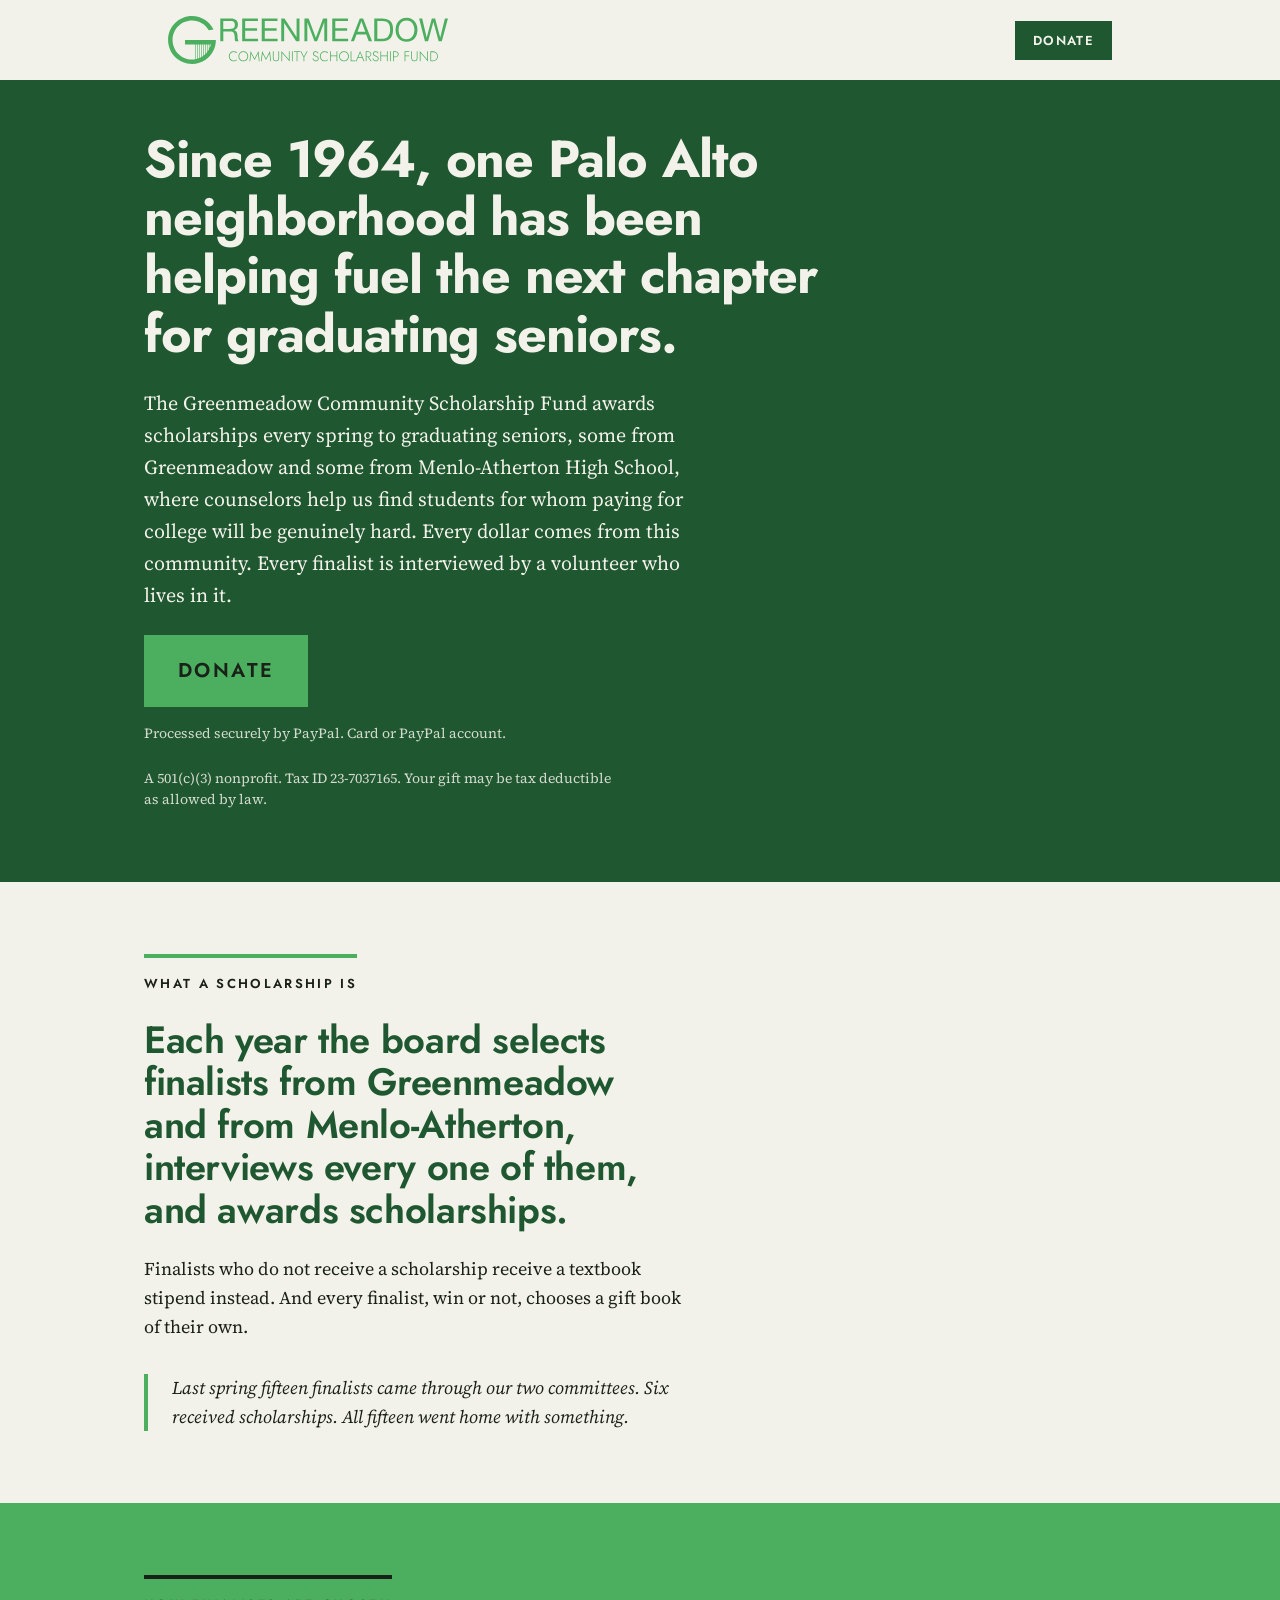
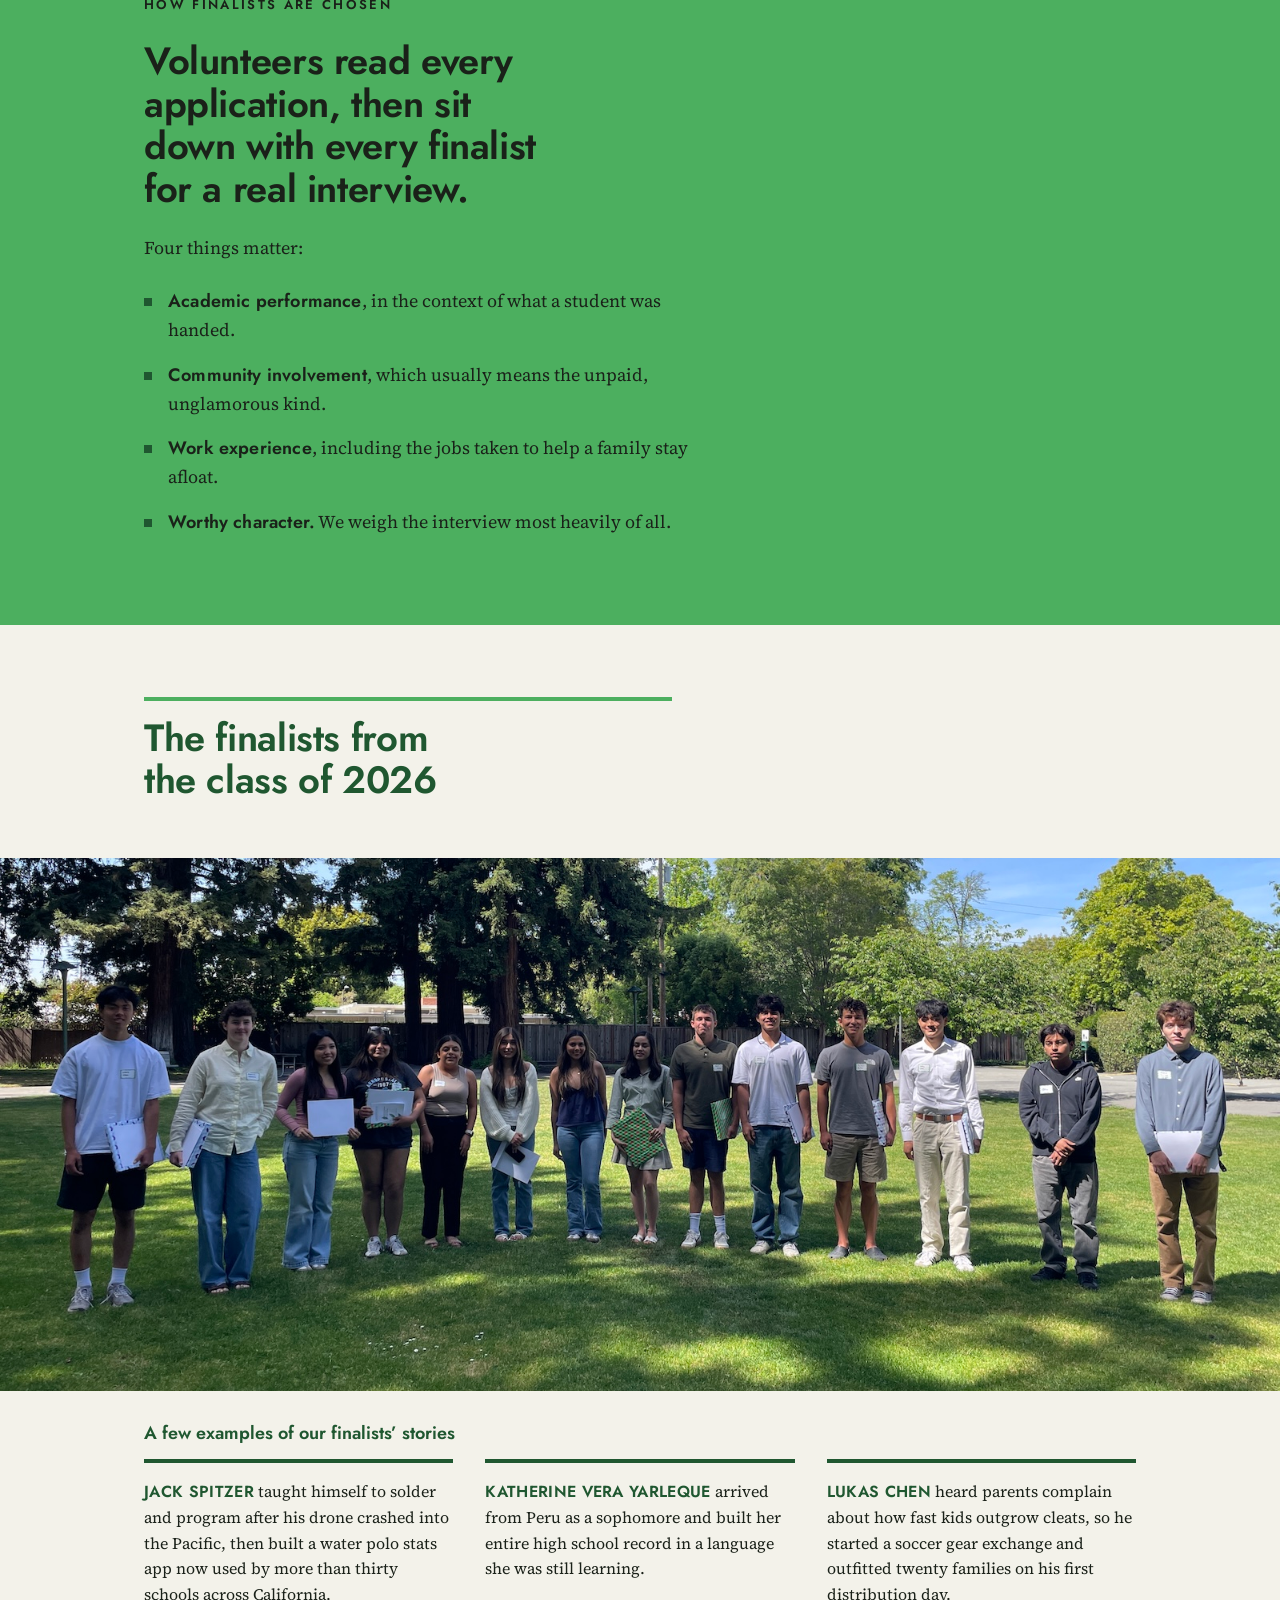
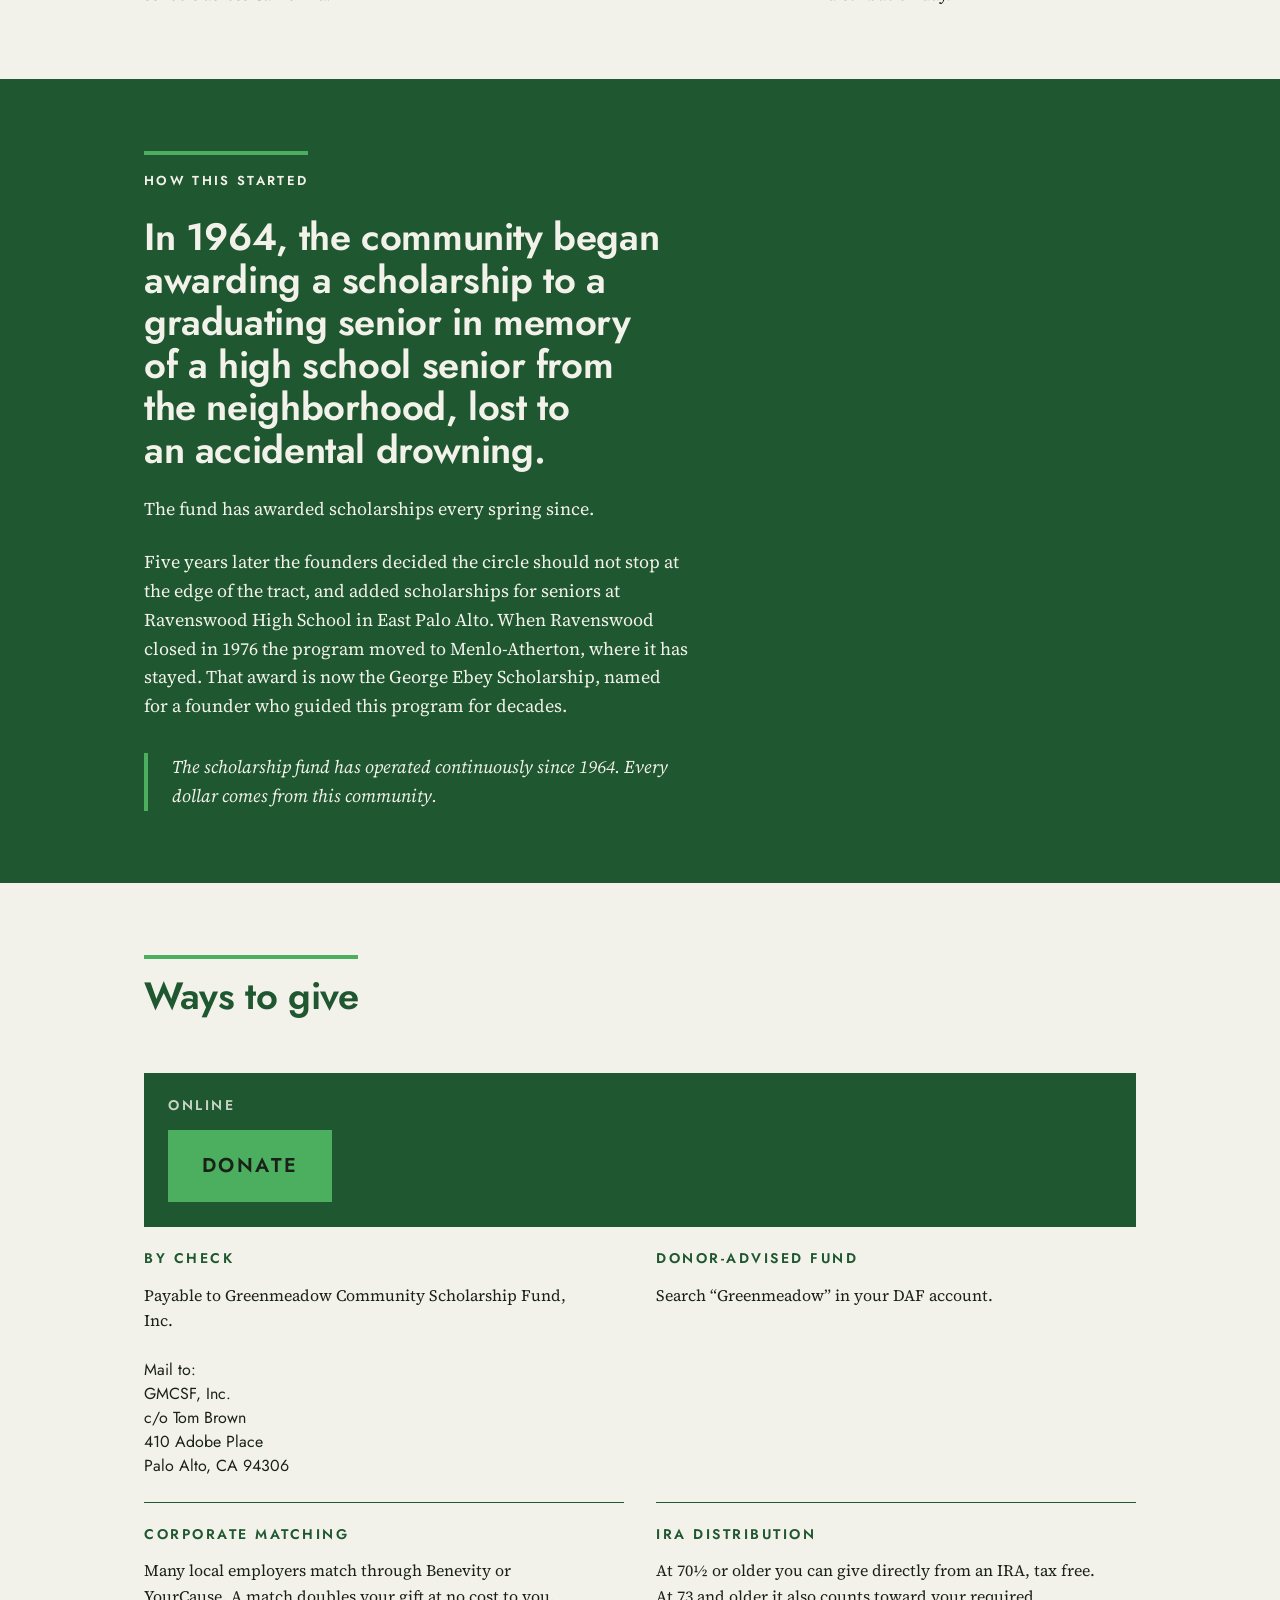
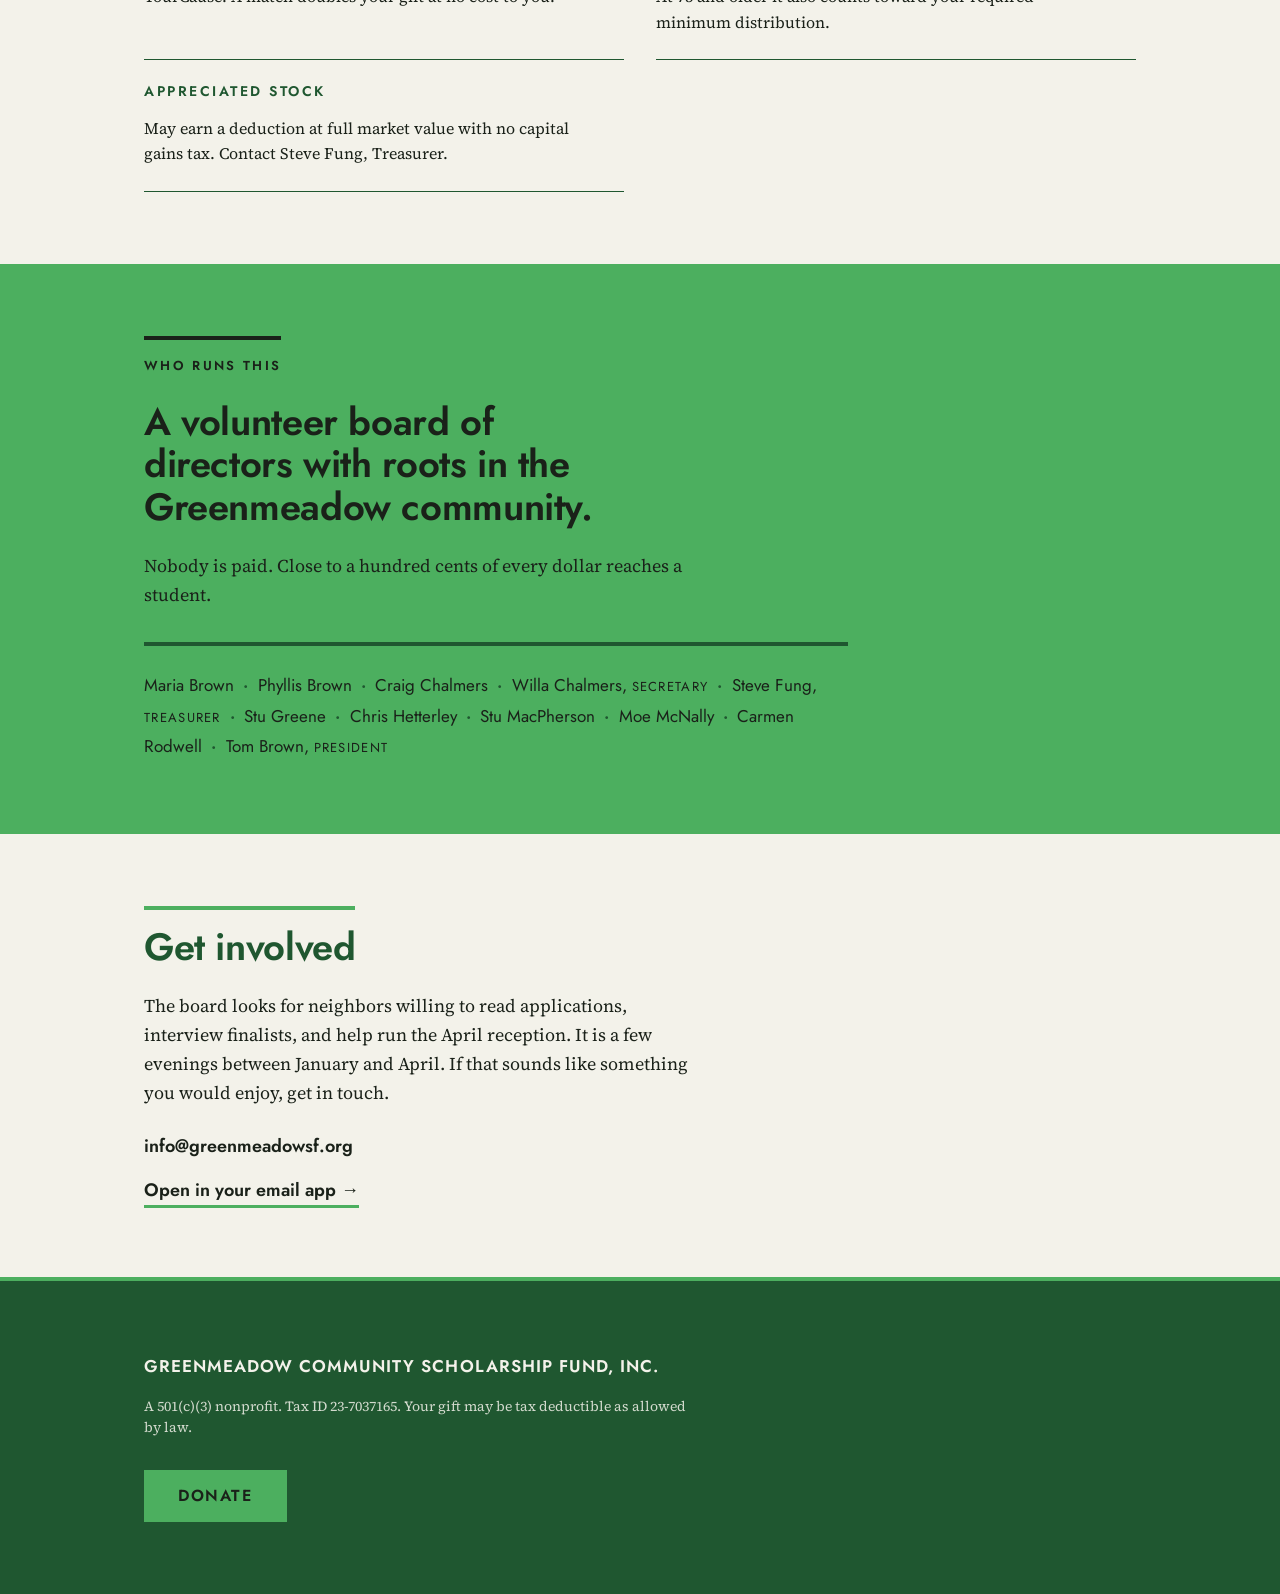
==== index.html @ 94b445df "Name the fund in the line under the history headline Co-Authored-By: Claude Opus 5 <noreply@anthropi" ====
<!DOCTYPE html>
<html lang="en">
<head>
<meta charset="utf-8">
<meta name="viewport" content="width=device-width, initial-scale=1">
<title>Greenmeadow Community Scholarship Fund</title>
<meta name="description" content="Since 1964, one Palo Alto neighborhood has been helping fuel the next chapter for graduating seniors. Scholarships awarded every spring, funded and judged by the neighbors who live here.">
<meta name="theme-color" content="#F3F2EA">
<meta property="og:type" content="website">
<meta property="og:title" content="Greenmeadow Community Scholarship Fund">
<meta property="og:description" content="Since 1964, one Palo Alto neighborhood has been helping fuel the next chapter for graduating seniors.">
<meta property="og:url" content="https://greenmeadowsf.org/">
<meta property="og:site_name" content="Greenmeadow Community Scholarship Fund">
<link rel="icon" href="data:image/svg+xml,%3Csvg xmlns='http://www.w3.org/2000/svg' viewBox='0 0 32 32'%3E%3Crect width='32' height='32' fill='%231F5730'/%3E%3Crect x='6' y='6' width='20' height='20' fill='%234CAF5F'/%3E%3C/svg%3E">
<link rel="preconnect" href="https://fonts.googleapis.com">
<link rel="preconnect" href="https://fonts.gstatic.com" crossorigin>
<link rel="stylesheet" href="https://fonts.googleapis.com/css2?family=Jost:wght@400;500;600;700&amp;family=Source+Serif+4:ital,opsz,wght@0,8..60,400;0,8..60,600;1,8..60,400&amp;display=swap">
<link rel="stylesheet" href="styles.css">
</head>
<body>

<a class="skip" href="#main">Skip to content</a>

<header class="masthead">
  <div class="masthead__inner">
    <!-- logo-wordmark.svg: real vector, twelve paths, no embedded raster and
         no live text, viewBox 957.7 x 163.8 (5.85:1). Height drives its size
         and the width follows. The green is baked into the paths, so it will
         not invert for a dark band — that needs a second file. -->
    <a class="wordmark" href="/">
      <img class="wordmark__logo" src="logo-wordmark.svg"
           alt="Greenmeadow Community Scholarship Fund">
    </a>
    <a class="btn btn--small" href="/give">Donate</a>
  </div>
</header>

<main id="main">

  <!-- Hero -->
  <section class="band band--forest hero">
    <div class="wrap">
      <h1 class="hero__head">Since 1964, one Palo&nbsp;Alto neighborhood has been helping fuel the next chapter for graduating seniors.</h1>
      <p class="hero__lede">The Greenmeadow Community Scholarship Fund awards scholarships every spring to graduating seniors, some from Greenmeadow and some from Menlo-Atherton High School, where counselors help us find students for whom paying for college will be genuinely hard. Every dollar comes from this community. Every finalist is interviewed by a volunteer who lives in it.</p>
      <p class="hero__cta"><a class="btn btn--large" href="/give">Donate</a></p>
      <p class="fineprint hero__note">Processed securely by PayPal. Card or PayPal account.</p>
      <p class="fineprint">A 501(c)(3) nonprofit. Tax ID 23-7037165. Your gift may be tax deductible as allowed by law.</p>
    </div>
  </section>

  <!-- What a scholarship is -->
  <section class="band band--paper" aria-labelledby="what">
    <div class="wrap">
      <p class="eyebrow">What a scholarship is</p>
      <h2 id="what" class="section__head">Each year the board selects finalists from Greenmeadow and from Menlo-Atherton, interviews every one of them, and awards scholarships.</h2>
      <p>Finalists who do not receive a scholarship receive a textbook stipend instead. And every finalist, win or not, chooses a gift book of their own.</p>
      <p class="pull">Last spring fifteen finalists came through our two committees. Six received scholarships. All fifteen went home with something.</p>
    </div>
  </section>

  <!-- How finalists are chosen -->
  <section class="band band--green" aria-labelledby="chosen">
    <div class="wrap">
      <p class="eyebrow">How finalists are chosen</p>
      <h2 id="chosen" class="section__head">Volunteers read every application, then sit down with every finalist for a real interview.</h2>
      <p>Four things matter:</p>
      <ul class="criteria">
        <li><strong>Academic performance</strong>, in the context of what a student was handed.</li>
        <li><strong>Community involvement</strong>, which usually means the unpaid, unglamorous kind.</li>
        <li><strong>Work experience</strong>, including the jobs taken to help a family stay afloat.</li>
        <li><strong>Worthy character.</strong> We weigh the interview most heavily of all.</li>
      </ul>
    </div>
  </section>

  <!-- The finalists from the class of 2026 -->
  <section class="band band--paper" aria-labelledby="finalists">
    <div class="wrap">
      <h2 id="finalists" class="section__head section__head--title">The finalists from the class of 2026</h2>
    </div>

    <!-- Full bleed, so it sits outside .wrap and reaches both edges of the
         screen. The file is 1600 x 1200; the CSS crops it to a band so it does
         not swallow the page, and holds its own height so nothing jumps while
         it loads. A wider original would stay sharper on large displays. -->
    <figure class="photo">
      <img src="finalists-2026.jpeg" width="1600" height="1200"
           alt="The 2026 finalists standing together on the lawn at Greenmeadow Park, holding the books and certificates they received.">
    </figure>

    <div class="wrap">
      <h3 class="finalists__intro">A few examples of our finalists&rsquo; stories</h3>

      <div class="finalists">
        <p class="finalist"><strong>Jack Spitzer</strong> taught himself to solder and program after his drone crashed into the Pacific, then built a water polo stats app now used by more than thirty schools across California.</p>

        <p class="finalist"><strong>Katherine Vera Yarleque</strong> arrived from Peru as a sophomore and built her entire high school record in a language she was still learning.</p>

        <p class="finalist"><strong>Lukas Chen</strong> heard parents complain about how fast kids outgrow cleats, so he started a soccer gear exchange and outfitted twenty families on his first distribution day.</p>
      </div>

      <!-- The finalists page is built and deployed, but this link is hidden
           until the students have given permission to publish their profiles.
           To turn it on, delete the .finalists-more rule in styles.css. That
           is the only change needed — this markup is final. -->
      <p class="finalists-more">
        <a class="link-arrow" href="/finalists-2026">Read the full stories of our 2026 finalists</a>
      </p>

    </div>
  </section>

  <!-- How this started -->
  <section class="band band--forest" aria-labelledby="history">
    <div class="wrap">
      <p class="eyebrow">How this started</p>
      <h2 id="history" class="section__head">In 1964, the community began awarding a scholarship to a graduating senior in memory of a high school senior from the neighborhood, lost to an accidental drowning.</h2>
      <p>The fund has awarded scholarships every spring since.</p>
      <p>Five years later the founders decided the circle should not stop at the edge of the tract, and added scholarships for seniors at Ravenswood High School in East Palo Alto. When Ravenswood closed in 1976 the program moved to Menlo-Atherton, where it has stayed. That award is now the George Ebey Scholarship, named for a founder who guided this program for decades.</p>
      <p class="pull">The scholarship fund has operated continuously since 1964. Every dollar comes from this community.</p>
    </div>
  </section>

  <!-- Ways to give -->
  <section class="band band--paper" aria-labelledby="give">
    <div class="wrap">
      <h2 id="give" class="section__head section__head--title">Ways to give</h2>

      <div class="give">
        <div class="give__item give__item--online">
          <h3 class="give__term">Online</h3>
          <p class="give__cta"><a class="btn btn--large" href="/give">Donate</a></p>
        </div>

        <div class="give__item">
          <h3 class="give__term">By check</h3>
          <p>Payable to Greenmeadow Community Scholarship Fund, Inc.</p>
          <p class="address">Mail to:<br>
            GMCSF, Inc.<br>
            c/o Tom Brown<br>
            410 Adobe Place<br>
            Palo Alto, CA 94306</p>
        </div>

        <div class="give__item">
          <h3 class="give__term">Donor-advised fund</h3>
          <p>Search &ldquo;Greenmeadow&rdquo; in your DAF account.</p>
        </div>

        <div class="give__item">
          <h3 class="give__term">Corporate matching</h3>
          <p>Many local employers match through Benevity or YourCause. A match doubles your gift at no cost to you.</p>
        </div>

        <div class="give__item">
          <h3 class="give__term">IRA distribution</h3>
          <p>At 70&frac12; or older you can give directly from an IRA, tax free. At 73 and older it also counts toward your required minimum distribution.</p>
        </div>

        <div class="give__item">
          <h3 class="give__term">Appreciated stock</h3>
          <p>May earn a deduction at full market value with no capital gains tax. Contact Steve Fung, Treasurer.</p>
        </div>
      </div>
    </div>
  </section>

  <!-- Who runs this -->
  <section class="band band--green" aria-labelledby="board">
    <div class="wrap">
      <p class="eyebrow">Who runs this</p>
      <h2 id="board" class="section__head">A volunteer board of directors with roots in the Greenmeadow community.</h2>
      <p>Nobody is paid. Close to a hundred cents of every dollar reaches a student.</p>
      <ul class="board">
        <li>Maria Brown</li>
        <li>Phyllis Brown</li>
        <li>Craig Chalmers</li>
        <li>Willa Chalmers, <span class="board__role">Secretary</span></li>
        <li>Steve Fung, <span class="board__role">Treasurer</span></li>
        <li>Stu Greene</li>
        <li>Chris Hetterley</li>
        <li>Stu MacPherson</li>
        <li>Moe McNally</li>
        <li>Carmen Rodwell</li>
        <li>Tom Brown, <span class="board__role">President</span></li>
      </ul>
    </div>
  </section>

  <!-- Get involved -->
  <section class="band band--paper" aria-labelledby="involved">
    <div class="wrap">
      <h2 id="involved" class="section__head section__head--title">Get involved</h2>
      <p>The board looks for neighbors willing to read applications, interview finalists, and help run the April reception. It is a few evenings between January and April. If that sounds like something you would enjoy, get in touch.</p>
      <!-- info@greenmeadowsf.org is not live yet. Set up the forwarder before
           launch (see Open items in the handoff) or swap in a working address.
           The address appears twice on purpose: as plain text anyone can read
           off the screen or copy, and as a mailto link for whoever has a mail
           client wired up. Keep both in step if it ever changes. -->
      <p class="contact"><span class="contact__address">info@greenmeadowsf.org</span></p>
      <p><a class="link-arrow" href="mailto:info@greenmeadowsf.org">Open in your email app</a></p>
    </div>
  </section>

</main>

<footer class="band band--forest footer">
  <div class="wrap">
    <p class="footer__name">Greenmeadow Community Scholarship Fund, Inc.</p>
    <p class="fineprint">A 501(c)(3) nonprofit. Tax ID 23-7037165. Your gift may be tax deductible as allowed by law.</p>
    <p class="footer__cta"><a class="btn" href="/give">Donate</a></p>
  </div>
</footer>

</body>
</html>
---- styles.css ----
/* ==========================================================================
   Greenmeadow Community Scholarship Fund — greenmeadowsf.org
   Plain CSS. No build step, no dependencies. Edit this file directly.

   Design direction: mid-century modern, matching the printed mailer.
   Flat color bands, hard edges, geometric display type, generous space.
   No rounded corners, no drop shadows, no gradients.

   The file is organized top to bottom:
     1. Tokens        2. Reset and base      3. Type
     4. Layout bands  5. Buttons and links   6. Masthead
     7. Hero          8. Section pieces      9. Footer
   ========================================================================== */


/* 1. Tokens ---------------------------------------------------------------
   Brand colors sampled from the logo. Change them here, nowhere else.       */

:root {
  --green:  #4CAF5F;   /* brand, primary */
  --forest: #1F5730;   /* dark bands, headings */
  --ink:    #1A2119;   /* body text */
  --paper:  #F3F2EA;   /* background */

  /* Type stacks. Jost and Source Serif 4 load from Google Fonts in the
     <head>; everything after the first name is the fallback if they don't. */
  --display: "Jost", "Futura", "Century Gothic", "Trebuchet MS", sans-serif;
  --body: "Source Serif 4", "Source Serif Pro", Georgia, "Times New Roman", serif;

  /* Spacing. One scale, used everywhere. */
  --space-1: 0.5rem;
  --space-2: 1rem;
  --space-3: 1.5rem;
  --space-4: 2rem;
  --space-5: 3rem;
  --space-6: 4.5rem;

  --rule: 4px;              /* thickness of the heavy rules */
  --measure: 34rem;         /* comfortable reading width for body text */
}


/* 2. Reset and base ------------------------------------------------------- */

*,
*::before,
*::after {
  box-sizing: border-box;
  border-radius: 0;         /* mid-century: nothing is rounded, ever */
}

html {
  -webkit-text-size-adjust: 100%;
  scroll-behavior: smooth;
}

body {
  margin: 0;
  background: var(--paper);
  color: var(--ink);
  font-family: var(--body);
  font-size: 1.0625rem;     /* 17px — reads well on a phone held at arm's length */
  line-height: 1.6;
  -webkit-font-smoothing: antialiased;
}

img {
  display: block;
  max-width: 100%;
  height: auto;
}

/* Keyboard users need to see where they are. */
:focus-visible {
  outline: 3px solid currentColor;
  outline-offset: 3px;
}

.skip {
  position: absolute;
  left: -9999px;
}

.skip:focus {
  left: var(--space-2);
  top: var(--space-2);
  z-index: 10;
  padding: var(--space-1) var(--space-2);
  background: var(--paper);
  color: var(--ink);
  font-family: var(--display);
  font-weight: 600;
}


/* 3. Type ----------------------------------------------------------------- */

h1, h2, h3 {
  font-family: var(--display);
  font-weight: 600;
  line-height: 1.12;
  letter-spacing: -0.01em;
  margin: 0 0 var(--space-3);
  text-wrap: balance;
}

p {
  margin: 0 0 var(--space-3);
  max-width: var(--measure);
}

p:last-child {
  margin-bottom: 0;
}

strong {
  font-weight: 600;
}

/* Small uppercase label that sits above a section heading. */
.eyebrow {
  font-family: var(--display);
  font-size: 0.8125rem;
  font-weight: 600;
  letter-spacing: 0.18em;
  text-transform: uppercase;
  margin: 0 0 var(--space-3);
  padding-top: var(--space-2);
  border-top: var(--rule) solid currentColor;
  display: inline-block;
}

.section__head {
  font-size: clamp(1.5rem, 5.5vw, 2.125rem);
  max-width: 22ch;
}

/* Section headings that are a plain title rather than a promoted sentence
   get the heavy rule the eyebrow would otherwise have carried. */
.section__head--title {
  padding-top: var(--space-2);
  border-top: var(--rule) solid currentColor;
  display: inline-block;
}

/* A short line set apart from the paragraphs around it. */
.pull {
  font-size: 1.125rem;
  font-style: italic;
  margin-top: var(--space-4);
  padding-left: var(--space-3);
  border-left: var(--rule) solid var(--green);
}

.band--green .pull {
  border-left-color: var(--forest);
}

.fineprint {
  font-size: 0.875rem;
  line-height: 1.5;
  opacity: 0.85;
}


/* 4. Layout bands ---------------------------------------------------------
   The page is a stack of flat color bands. Each <section> is one band.      */

.band {
  padding: var(--space-5) var(--space-3);
}

.wrap {
  max-width: 62rem;
  margin: 0 auto;
}

.band--paper {
  background: var(--paper);
  color: var(--ink);
}

.band--forest {
  background: var(--forest);
  color: var(--paper);
}

.band--green {
  background: var(--green);
  color: var(--ink);
}

.band--forest .eyebrow,
.band--forest .section__head--title {
  border-top-color: var(--green);
}

.band--paper .eyebrow,
.band--paper .section__head--title {
  border-top-color: var(--green);
}

.band--paper .section__head {
  color: var(--forest);
}


/* 5. Buttons and links ---------------------------------------------------- */

.btn {
  display: inline-block;
  background: var(--green);
  color: var(--ink);
  font-family: var(--display);
  font-size: 1rem;
  font-weight: 600;
  letter-spacing: 0.1em;
  line-height: 1;
  text-transform: uppercase;
  text-decoration: none;
  padding: var(--space-2) var(--space-4);
  border: 2px solid var(--green);
}

/* The mailer's whole job is to get a thumb onto this button. */
.btn--large {
  display: block;
  width: 100%;
  text-align: center;
  font-size: 1.25rem;
  letter-spacing: 0.12em;
  padding: var(--space-3) var(--space-4);
}

.btn--small {
  font-size: 0.8125rem;
  padding: 0.6875rem var(--space-2);
}

/* Where the button sits on green or on paper, the green fill has too little
   contrast with the band behind it to read as a button at all, so it goes
   forest instead. These come before :hover so that hovering still wins. */
.band--green .btn,
.masthead .btn {
  background: var(--forest);
  border-color: var(--forest);
  color: var(--paper);
}

.btn:hover,
.btn:focus-visible {
  background: var(--ink);
  border-color: var(--ink);
  color: var(--paper);
}

/* The focus ring is drawn outside the button, on the band, so it has to
   contrast with the band and not with the button. Everywhere else the
   button's own text color happens to do that; on the paper masthead it
   would be paper on paper. */
.masthead .btn:focus-visible {
  outline-color: var(--ink);
}

a {
  color: inherit;
}

.link-arrow {
  font-family: var(--display);
  font-weight: 600;
  font-size: 1.125rem;
  text-decoration: none;
  border-bottom: 3px solid var(--green);
  padding-bottom: 2px;
}

.link-arrow::after {
  content: " \2192";       /* → */
}

.link-arrow:hover {
  border-bottom-color: currentColor;
}


/* 6. Masthead ------------------------------------------------------------- */

/* Paper, so a green wordmark has something to read against. The rule at the
   bottom is what separates it from the paper bands that scroll underneath —
   a hard edge, no shadow. */
.masthead {
  position: sticky;
  top: 0;
  z-index: 5;
  background: var(--paper);
  color: var(--ink);
  border-bottom: 2px solid var(--forest);
}

.masthead__inner {
  max-width: 62rem;
  margin: 0 auto;
  padding: var(--space-2) var(--space-3);
  display: flex;
  align-items: center;
  justify-content: space-between;
  gap: var(--space-2);
}

.wordmark {
  display: flex;
  align-items: center;
  min-width: 0;             /* may shrink if the logo is very wide */
  text-decoration: none;
  color: inherit;
}

/* The vector wordmark. Height is what controls its size and width follows
   from the file's own proportions, so the aspect ratio is always the
   artwork's. Raise the two heights if the logo reads small. object-fit is
   insurance: if a very wide logo ever gets squeezed by the header, it is
   letterboxed rather than stretched. */
.wordmark__logo {
  display: block;
  height: 2.5rem;          /* two lines, so the subtitle needs the room */
  width: auto;
  max-width: 100%;
  object-fit: contain;
  object-position: left center;
}

/* Squeeze the logo before the button — the button is the point of the page. */
.masthead__inner .btn {
  flex: none;
}


/* 7. Hero ----------------------------------------------------------------- */

/* Tight at the top on a phone: the copy below is long, and every pixel
   saved here is a pixel closer to having the Donate button on screen. */
.hero {
  padding-top: var(--space-4);
  padding-bottom: var(--space-5);
}

/* The headline runs long, so it is set a little smaller and over a wider
   measure than a short one would need: four lines on a desktop, five on a
   phone, and the Donate button still above the fold on a laptop. */
.hero__head {
  font-size: clamp(1.875rem, 8vw, 3.25rem);
  font-weight: 700;
  letter-spacing: -0.02em;
  max-width: 24ch;
  margin-bottom: var(--space-3);
}

.hero__lede {
  font-size: 1.0625rem;
  max-width: var(--measure);
  margin-bottom: var(--space-3);
}

.hero__cta {
  max-width: 24rem;
  margin-bottom: var(--space-2);
}

/* Reassurance line, tucked under the button and ahead of the tax ID. */
.hero__note {
  margin-bottom: var(--space-3);
}

.hero .fineprint {
  max-width: 30rem;
}


/* 8. Section pieces ------------------------------------------------------- */

/* How finalists are chosen */
.criteria {
  list-style: none;
  margin: var(--space-3) 0 0;
  padding: 0;
  max-width: var(--measure);
}

.criteria li {
  position: relative;
  padding-left: var(--space-3);
  margin-bottom: var(--space-2);
}

.criteria li::before {
  content: "";
  position: absolute;
  left: 0;
  top: 0.6em;
  width: 0.5rem;
  height: 0.5rem;
  background: var(--forest);
}

.criteria strong {
  font-family: var(--display);
  font-weight: 600;
  letter-spacing: 0.01em;
}

/* The finalists from the class of 2026 */

/* Subtitle over the three teasers. Sentence case in the display face so it
   does not compete with the uppercase names inside the teasers themselves. */
.finalists__intro {
  font-size: 1.125rem;
  font-weight: 600;
  letter-spacing: 0;
  color: var(--forest);
  margin: var(--space-4) 0 0;
}

.finalists__intro + .finalists {
  margin-top: var(--space-2);
}

/* Full bleed. The figure sits outside .wrap, so cancelling the band's side
   padding takes it to both edges of the screen. Hard edges, no frame, no
   caption — the teasers underneath do that job. The negative margins must
   stay in step with the band padding, here and in the 34em block below. */
.photo {
  margin: var(--space-4) calc(-1 * var(--space-3));
}

/* The photo is 4:3, which full bleed turns into most of a screen, and the
   students sit in a band across the middle of the frame. Cropping to a
   letterbox keeps the full bleed without the page disappearing behind it.
   75% pushes the crop window down past the sky, keeping heads and feet in.
   Delete the aspect-ratio, object-fit and object-position lines here and in
   the 48em block to show the whole frame instead. */
.photo img {
  display: block;
  width: 100%;
  height: auto;
  aspect-ratio: 3 / 2;
  object-fit: cover;
  object-position: center 75%;
}

.finalists {
  margin-top: var(--space-4);
  display: grid;
  gap: var(--space-4);
}

/* One sentence each, under a heavy rule. The name carries the display face
   so it stays scannable inside the sentence. */
.finalist {
  border-top: var(--rule) solid var(--forest);
  padding-top: var(--space-2);
  max-width: none;
  font-size: 1rem;
  margin-bottom: 0;
}

.finalist strong {
  font-family: var(--display);
  font-weight: 600;
  letter-spacing: 0.02em;
  text-transform: uppercase;
  color: var(--forest);
}

.finalists-more {
  margin-top: var(--space-4);
}

/* Ways to give */
.give {
  margin-top: var(--space-4);
  display: grid;
  gap: 0;
  border-top: 1px solid var(--forest);
}

.give__item {
  border-bottom: 1px solid var(--forest);
  padding: var(--space-3) 0;
}

.give__term {
  font-size: 0.875rem;
  font-weight: 600;
  letter-spacing: 0.18em;
  text-transform: uppercase;
  color: var(--forest);
  margin-bottom: var(--space-2);
}

.give__item p {
  max-width: 28rem;
  font-size: 1rem;
}

.give__item--online {
  background: var(--forest);
  color: var(--paper);
  padding: var(--space-3);
}

.give__item--online .give__term {
  color: var(--paper);
  opacity: 0.8;
}

/* Forest on green clears 3:1 — enough for rules and squares, not for text.
   The role reads as a label through its case and size instead. */
.band--green .board__role {
  color: var(--ink);
}

.give__cta {
  max-width: 24rem;
  margin: 0;
}

.address {
  font-family: var(--display);
  font-size: 1rem;
  line-height: 1.5;
}

/* Get involved. mailto often does nothing on a phone, so the address is
   plain text first and a link second. user-select: all makes one tap or
   click take the whole address, ready to paste. */
.contact {
  margin-bottom: var(--space-2);
}

.contact__address {
  font-family: var(--display);
  font-weight: 600;
  font-size: 1.125rem;
  -webkit-user-select: all;
  user-select: all;
}

/* Who runs this */
.board {
  list-style: none;
  margin: var(--space-4) 0 0;
  padding: 0;
  font-family: var(--display);
  font-size: 1.0625rem;
  line-height: 1.8;
  max-width: 44rem;
  border-top: var(--rule) solid var(--forest);
  padding-top: var(--space-3);
}

.board li {
  display: inline;
}

.board li:not(:last-child)::after {
  content: " \00B7 ";      /* · */
  color: var(--forest);
  font-weight: 600;
  padding: 0 0.25em;
}

.board__role {
  text-transform: uppercase;
  letter-spacing: 0.1em;
  font-size: 0.8125rem;
  color: var(--forest);
}


/* Second pages (the finalists page) ---------------------------------------
   Same bands and tokens as the home page; only the headline scale differs,
   because these headings are shorter than the hero's.                       */

.page__head {
  font-size: clamp(1.75rem, 6vw, 2.75rem);
  font-weight: 700;
  letter-spacing: -0.02em;
  max-width: 22ch;
}

.page__lede {
  font-size: 1.125rem;
  max-width: var(--measure);
}

.page__cta {
  max-width: 24rem;
  margin-top: var(--space-4);
}

/* Obviously provisional, so nobody mistakes it for finished copy. */
.placeholder {
  margin-top: var(--space-4);
  padding: var(--space-3);
  border: 2px dashed var(--forest);
  font-style: italic;
  max-width: var(--measure);
}

/* One block per finalist. Works for three or for fifteen. */
.profiles {
  margin-top: var(--space-4);
  display: grid;
  gap: var(--space-4);
}

.profile {
  border-top: var(--rule) solid var(--forest);
  padding-top: var(--space-2);
}

.profile__name {
  font-size: 1.25rem;
  letter-spacing: 0.02em;
  text-transform: uppercase;
  color: var(--forest);
  margin-bottom: var(--space-2);
}

.profile p {
  max-width: none;
  font-size: 1rem;
}


/* 9. Footer --------------------------------------------------------------- */

.footer {
  border-top: var(--rule) solid var(--green);
}

.footer__name {
  font-family: var(--display);
  font-weight: 600;
  font-size: 1.0625rem;
  letter-spacing: 0.06em;
  text-transform: uppercase;
  margin-bottom: var(--space-2);
}

.footer .fineprint {
  max-width: 34rem;
  margin-bottom: var(--space-4);
}

.footer__cta {
  max-width: 24rem;
}


/* Wider screens ------------------------------------------------------------
   Everything above is the phone layout, which is how most people arrive
   (the mailer's QR code). These only add room.                              */

@media (min-width: 34em) {
  .btn--large {
    display: inline-block;
    width: auto;
  }

  .band {
    padding: var(--space-6) var(--space-4);
  }

  .photo {
    margin-left: calc(-1 * var(--space-4));
    margin-right: calc(-1 * var(--space-4));
  }

  .photo img {
    aspect-ratio: 12 / 5;
  }
}

@media (min-width: 48em) {
  body {
    font-size: 1.125rem;
  }

  .wordmark__logo {
    height: 3rem;
  }

  .hero {
    padding-top: var(--space-5);
    padding-bottom: var(--space-6);
  }

  .hero__lede {
    font-size: 1.25rem;
  }

  .give {
    grid-template-columns: 1fr 1fr;
    column-gap: var(--space-4);
  }

  .give__item--online {
    grid-column: 1 / -1;
  }
}

@media (min-width: 64em) {
  .profiles {
    grid-template-columns: 1fr 1fr;
    column-gap: var(--space-5);
  }

  .finalists {
    grid-template-columns: repeat(3, 1fr);
    gap: var(--space-4);
  }

  .section__head {
    font-size: 2.375rem;
  }
}

@media (prefers-reduced-motion: reduce) {
  html {
    scroll-behavior: auto;
  }
}


/* 10. Not published yet ----------------------------------------------------
   The finalists page exists and is deployed, but the home page does not link
   to it while the profiles are still a placeholder and the students have not
   given permission.

   TO PUBLISH THE LINK: delete this rule. That is the whole change.           */

.finalists-more {
  display: none;
}
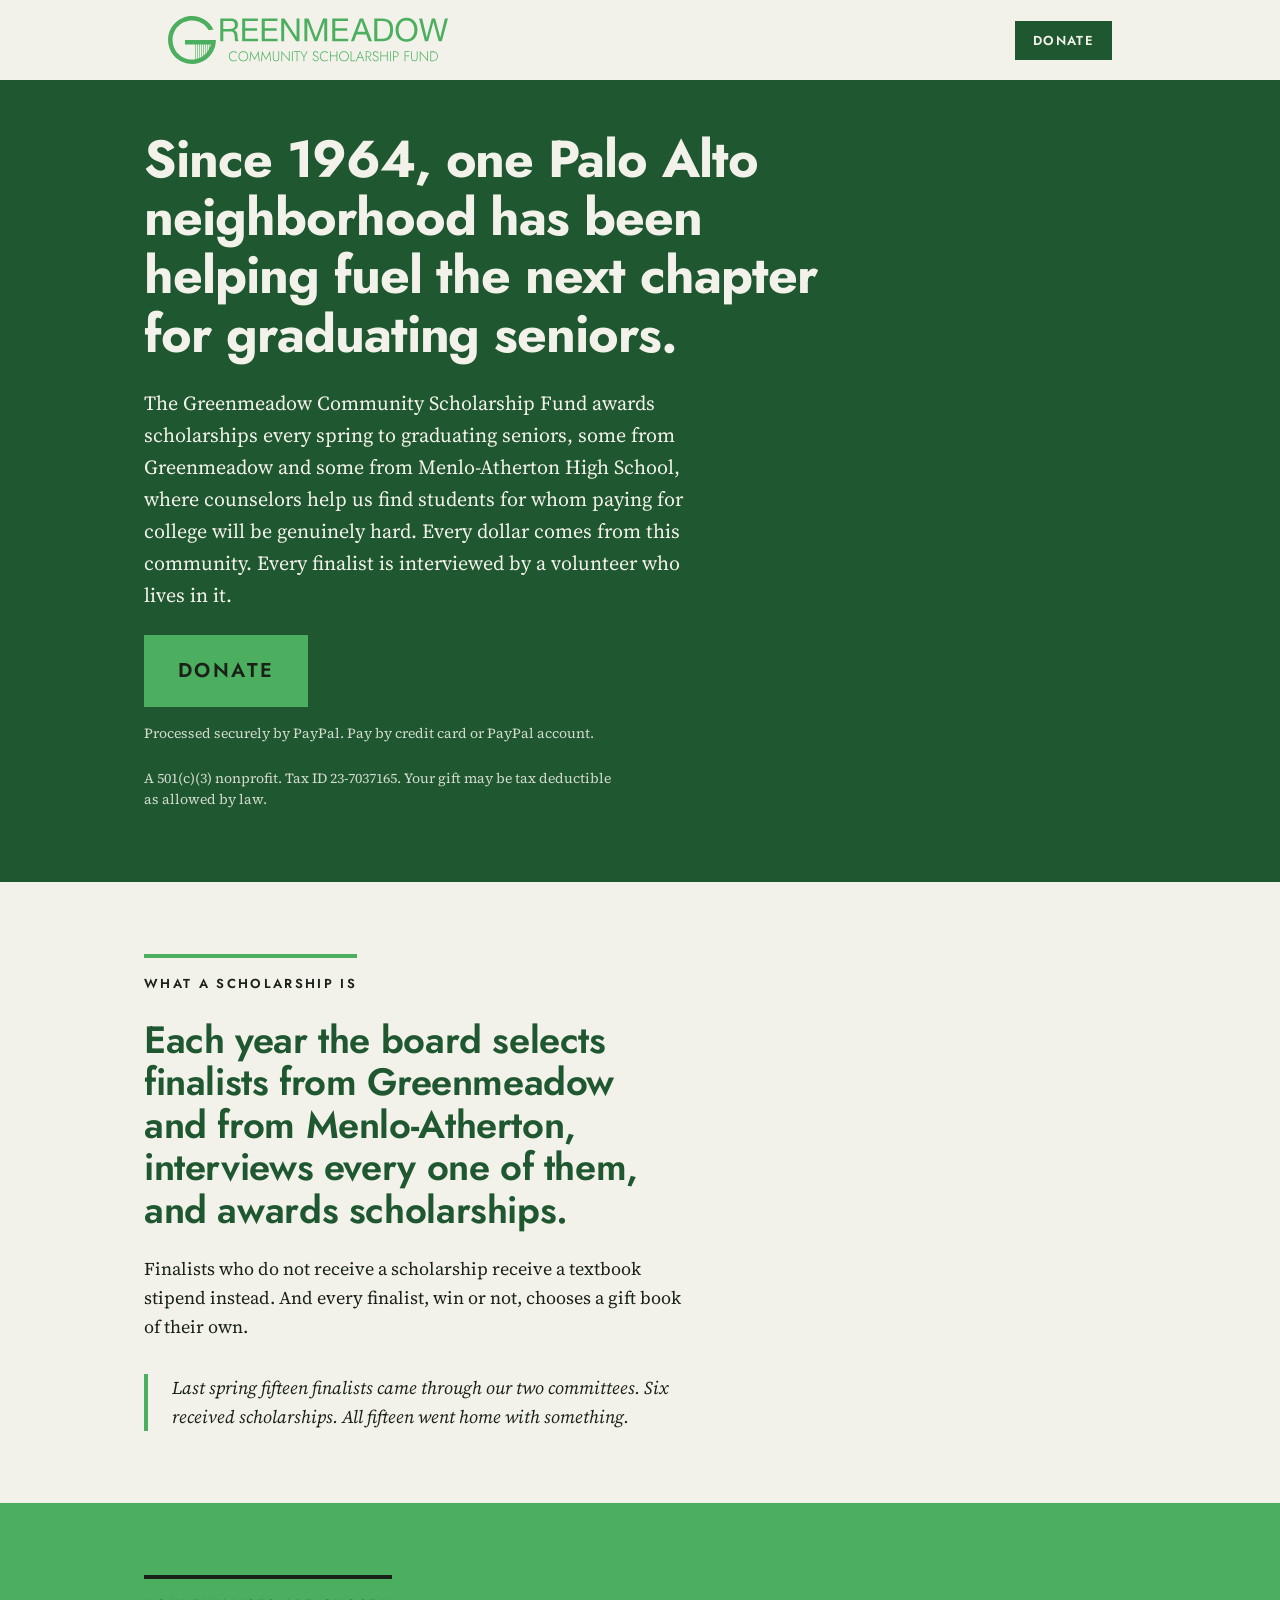
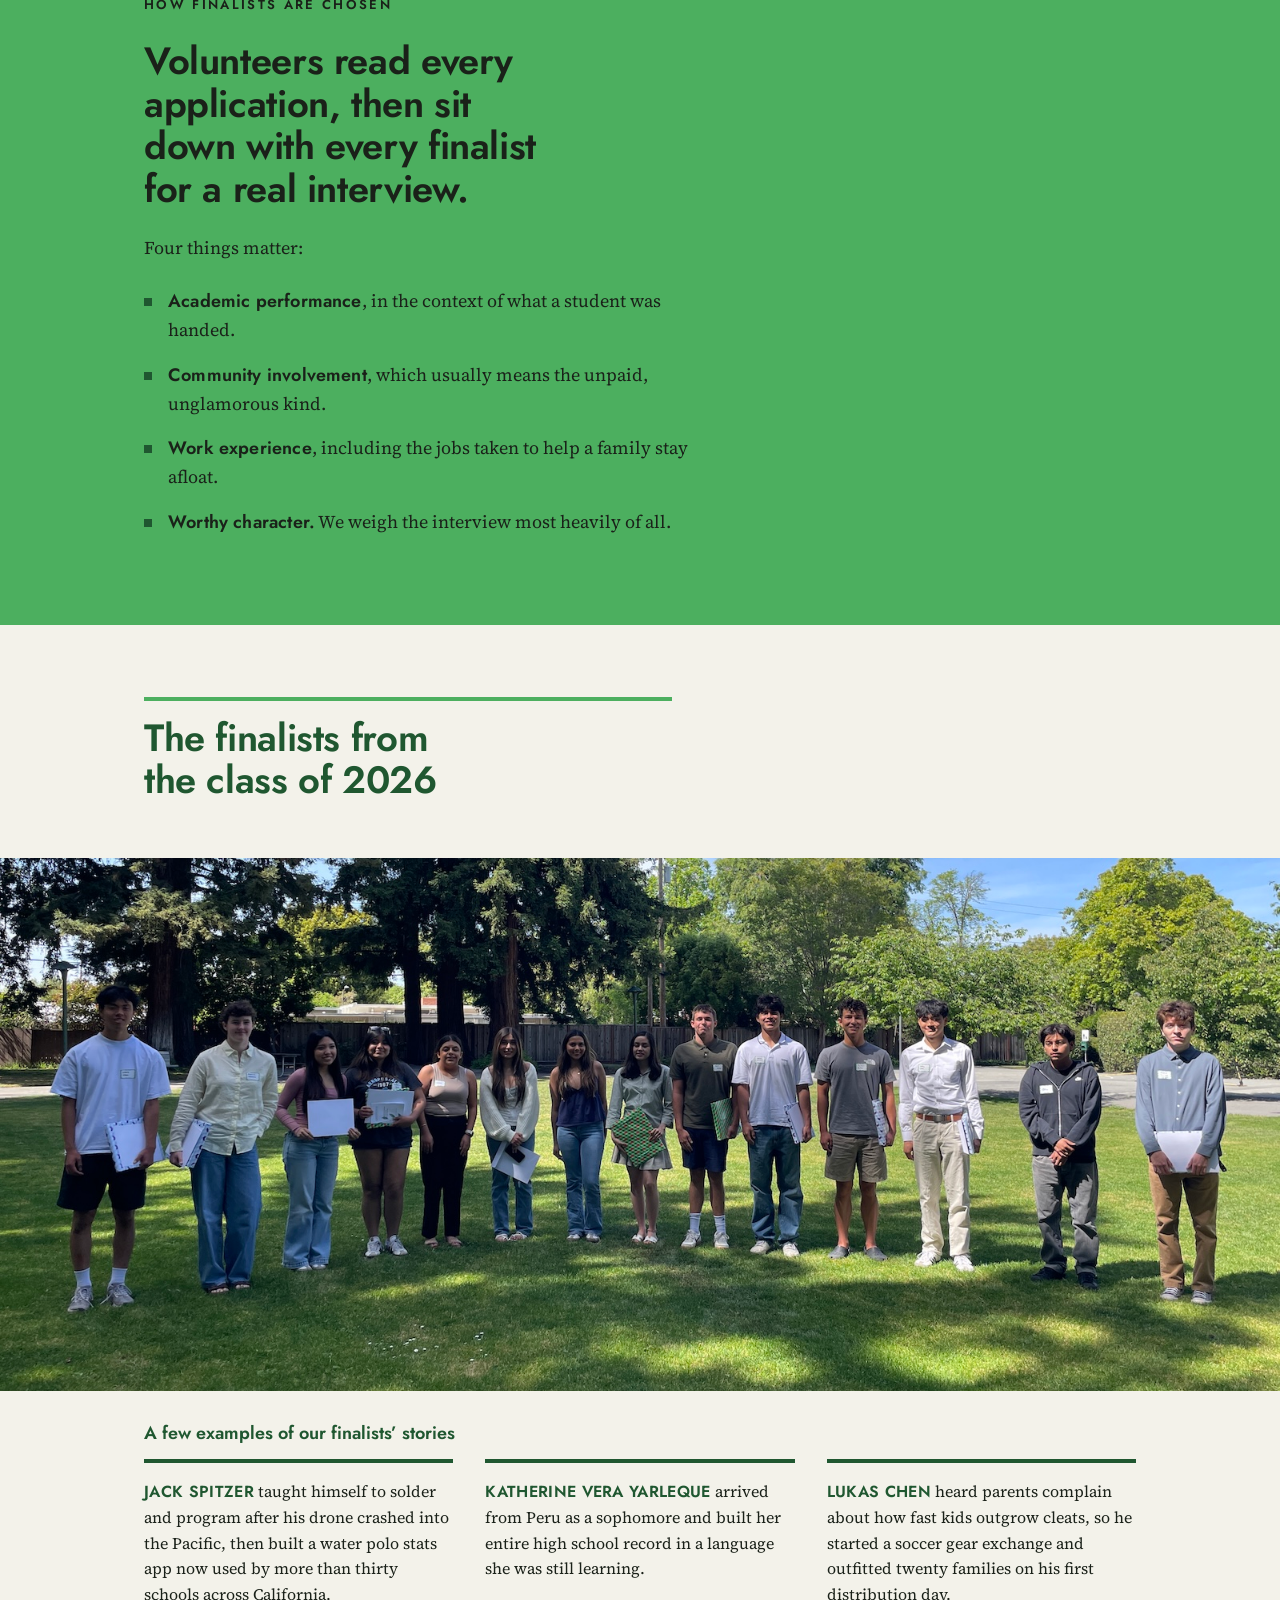
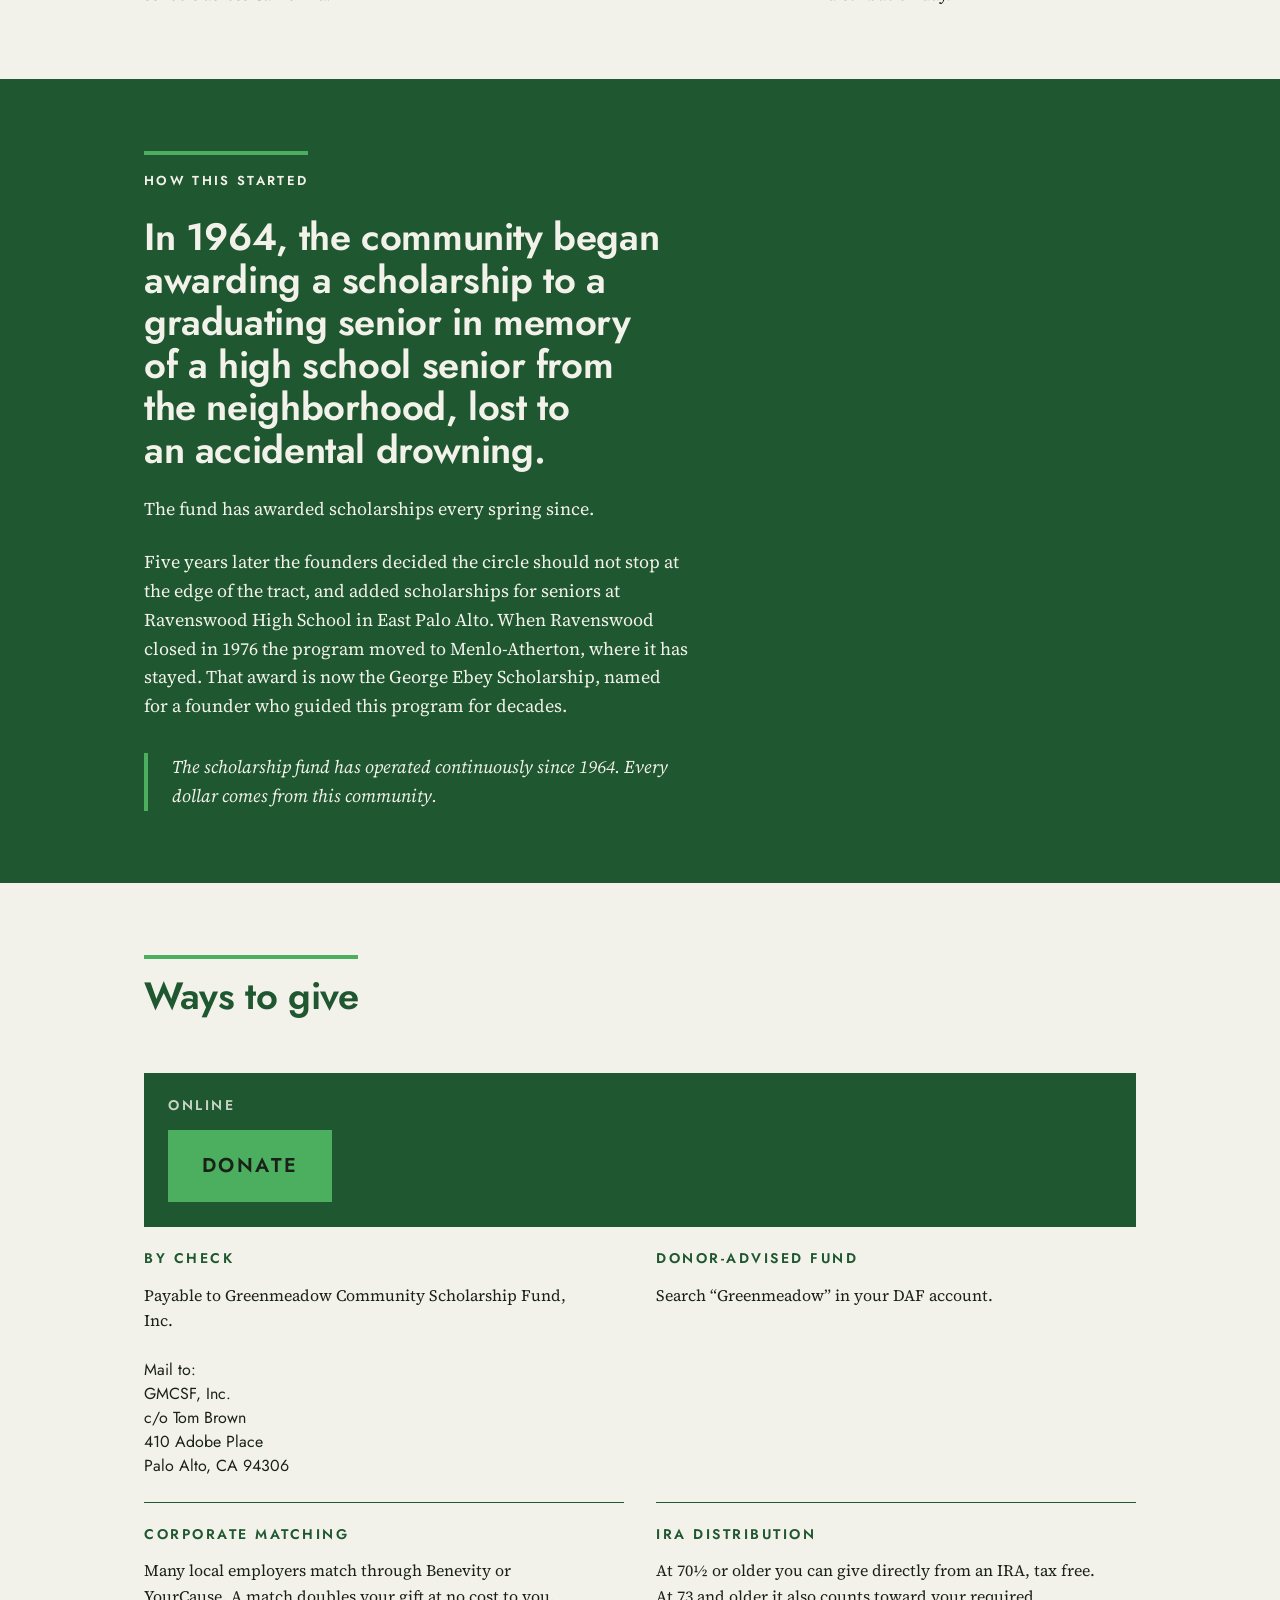
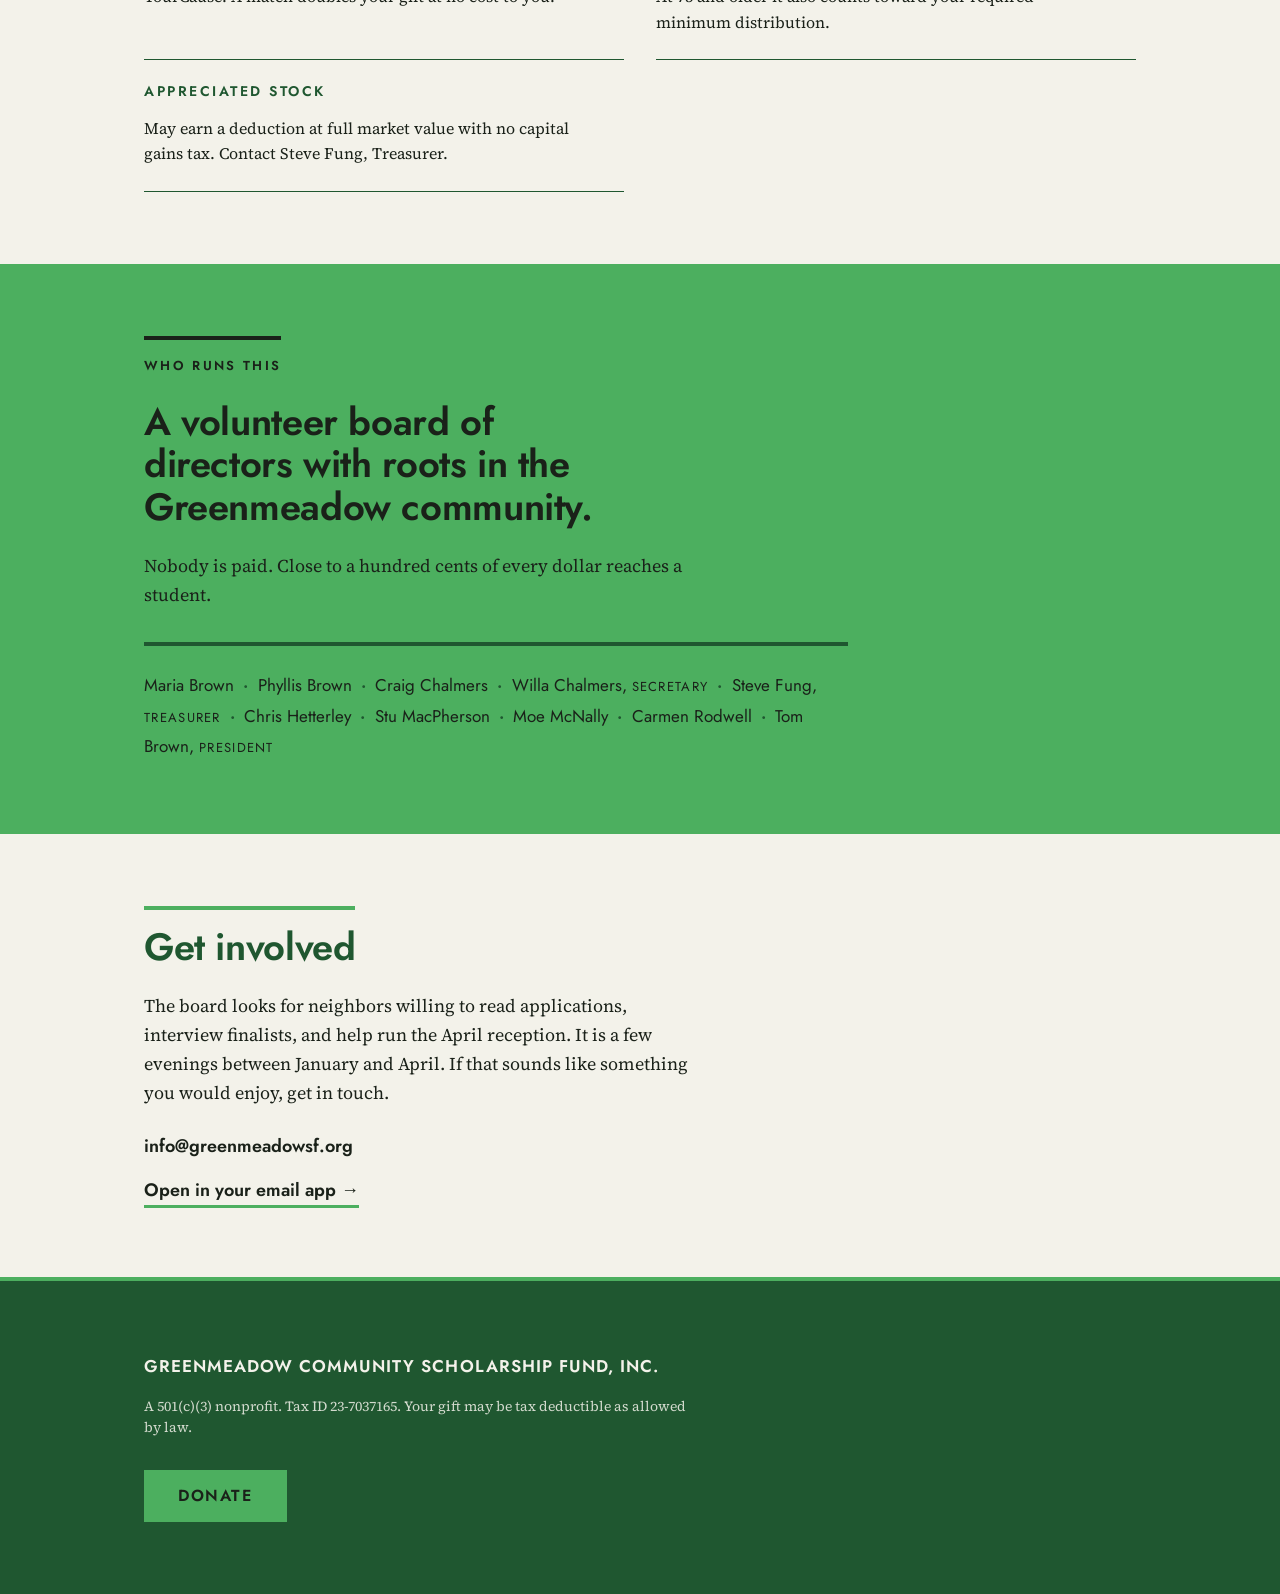
==== commit 3885286e: "Spell out the payment methods, and drop Stu Greene from the board The reassurance line under the her" ====
--- a/index.html
+++ b/index.html
@@ -43,7 +43,7 @@
       <h1 class="hero__head">Since 1964, one Palo&nbsp;Alto neighborhood has been helping fuel the next chapter for graduating seniors.</h1>
       <p class="hero__lede">The Greenmeadow Community Scholarship Fund awards scholarships every spring to graduating seniors, some from Greenmeadow and some from Menlo-Atherton High School, where counselors help us find students for whom paying for college will be genuinely hard. Every dollar comes from this community. Every finalist is interviewed by a volunteer who lives in it.</p>
       <p class="hero__cta"><a class="btn btn--large" href="/give">Donate</a></p>
-      <p class="fineprint hero__note">Processed securely by PayPal. Card or PayPal account.</p>
+      <p class="fineprint hero__note">Processed securely by PayPal. Pay by credit card or PayPal account.</p>
       <p class="fineprint">A 501(c)(3) nonprofit. Tax ID 23-7037165. Your gift may be tax deductible as allowed by law.</p>
     </div>
   </section>
@@ -177,7 +177,6 @@
         <li>Craig Chalmers</li>
         <li>Willa Chalmers, <span class="board__role">Secretary</span></li>
         <li>Steve Fung, <span class="board__role">Treasurer</span></li>
-        <li>Stu Greene</li>
         <li>Chris Hetterley</li>
         <li>Stu MacPherson</li>
         <li>Moe McNally</li>
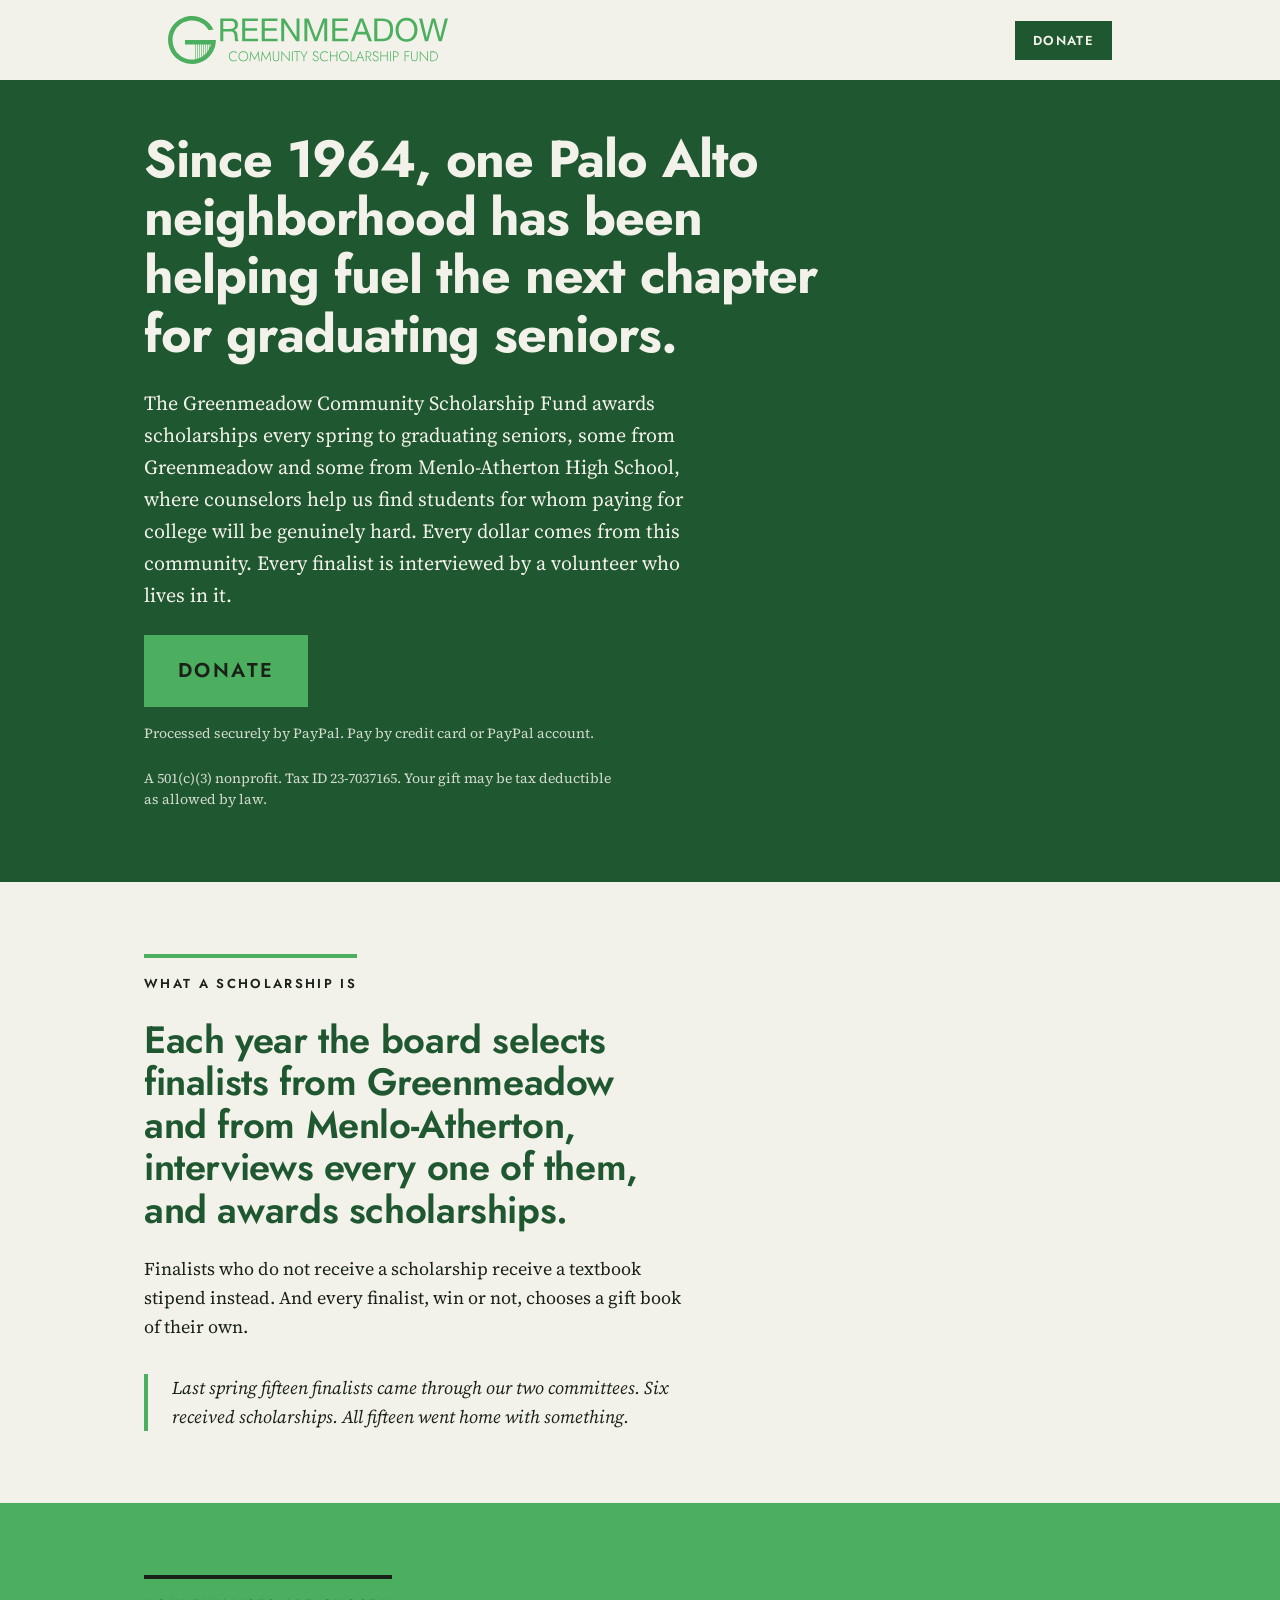
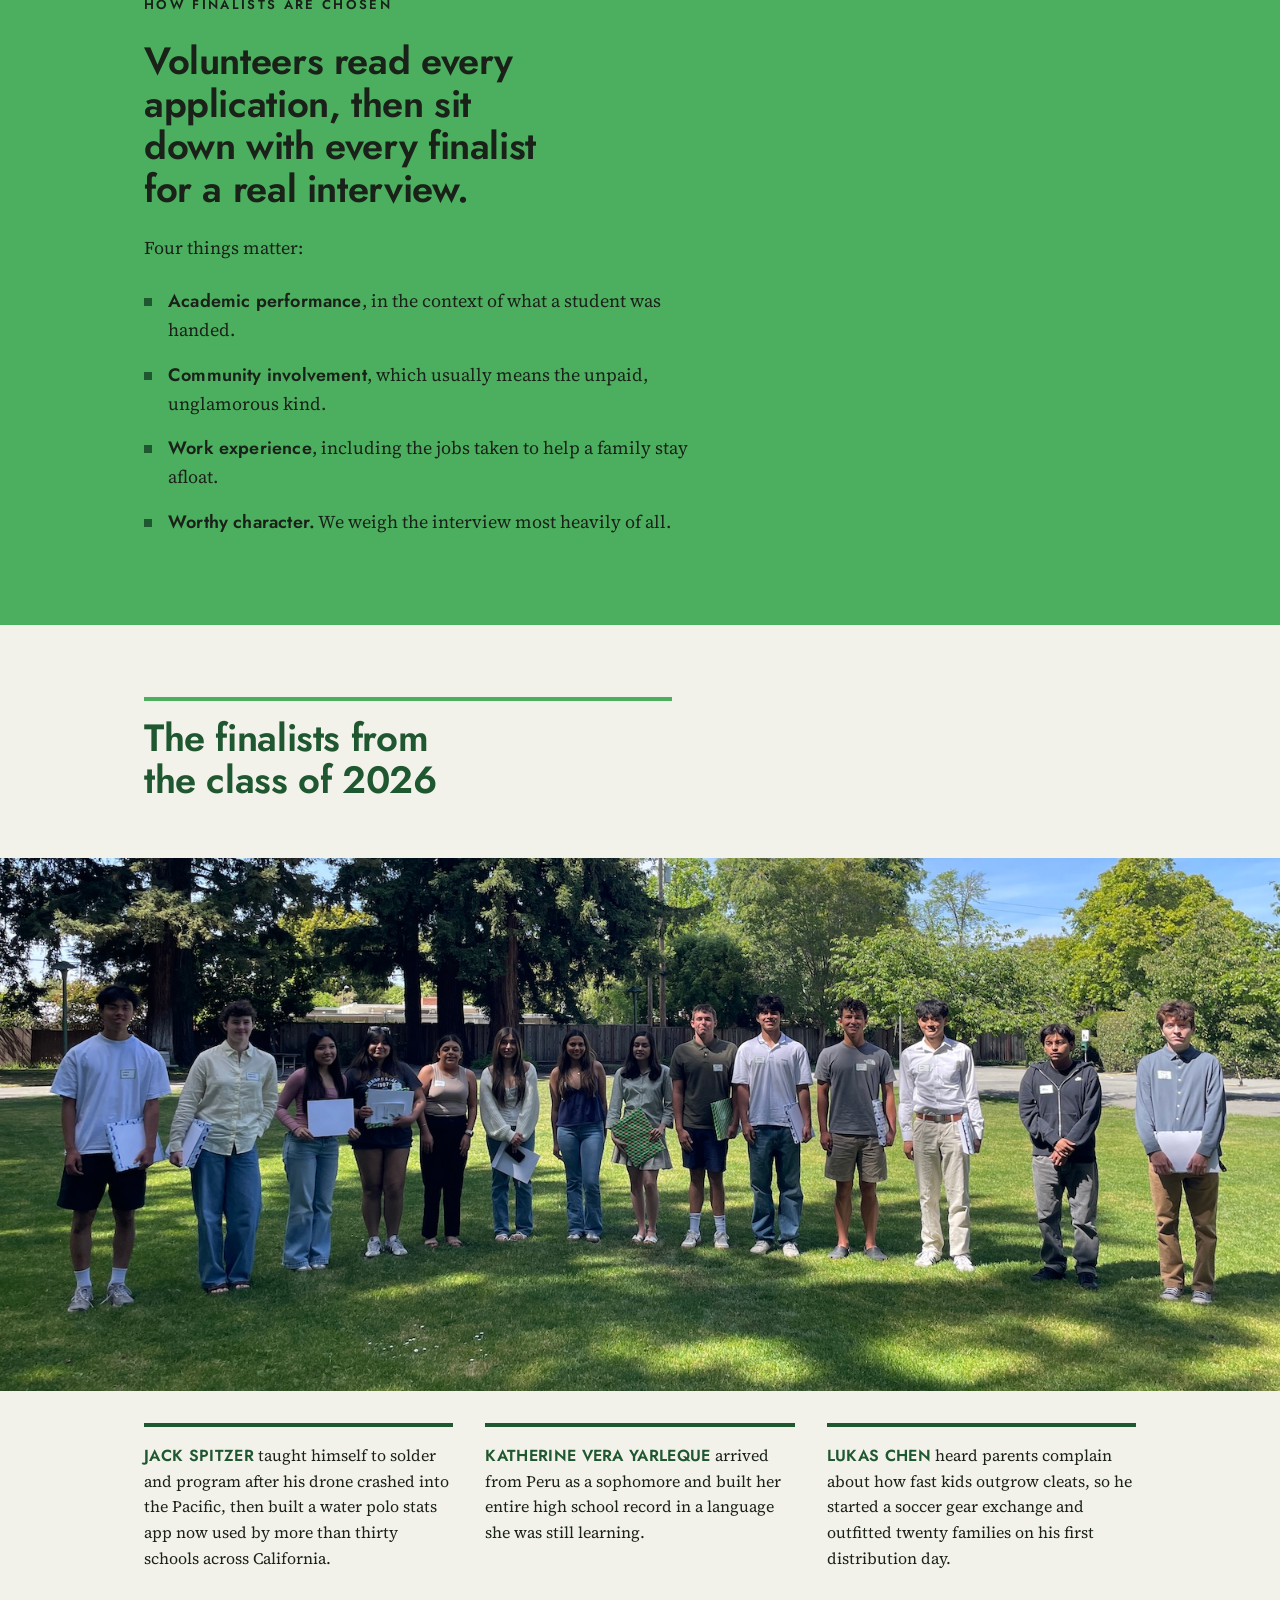
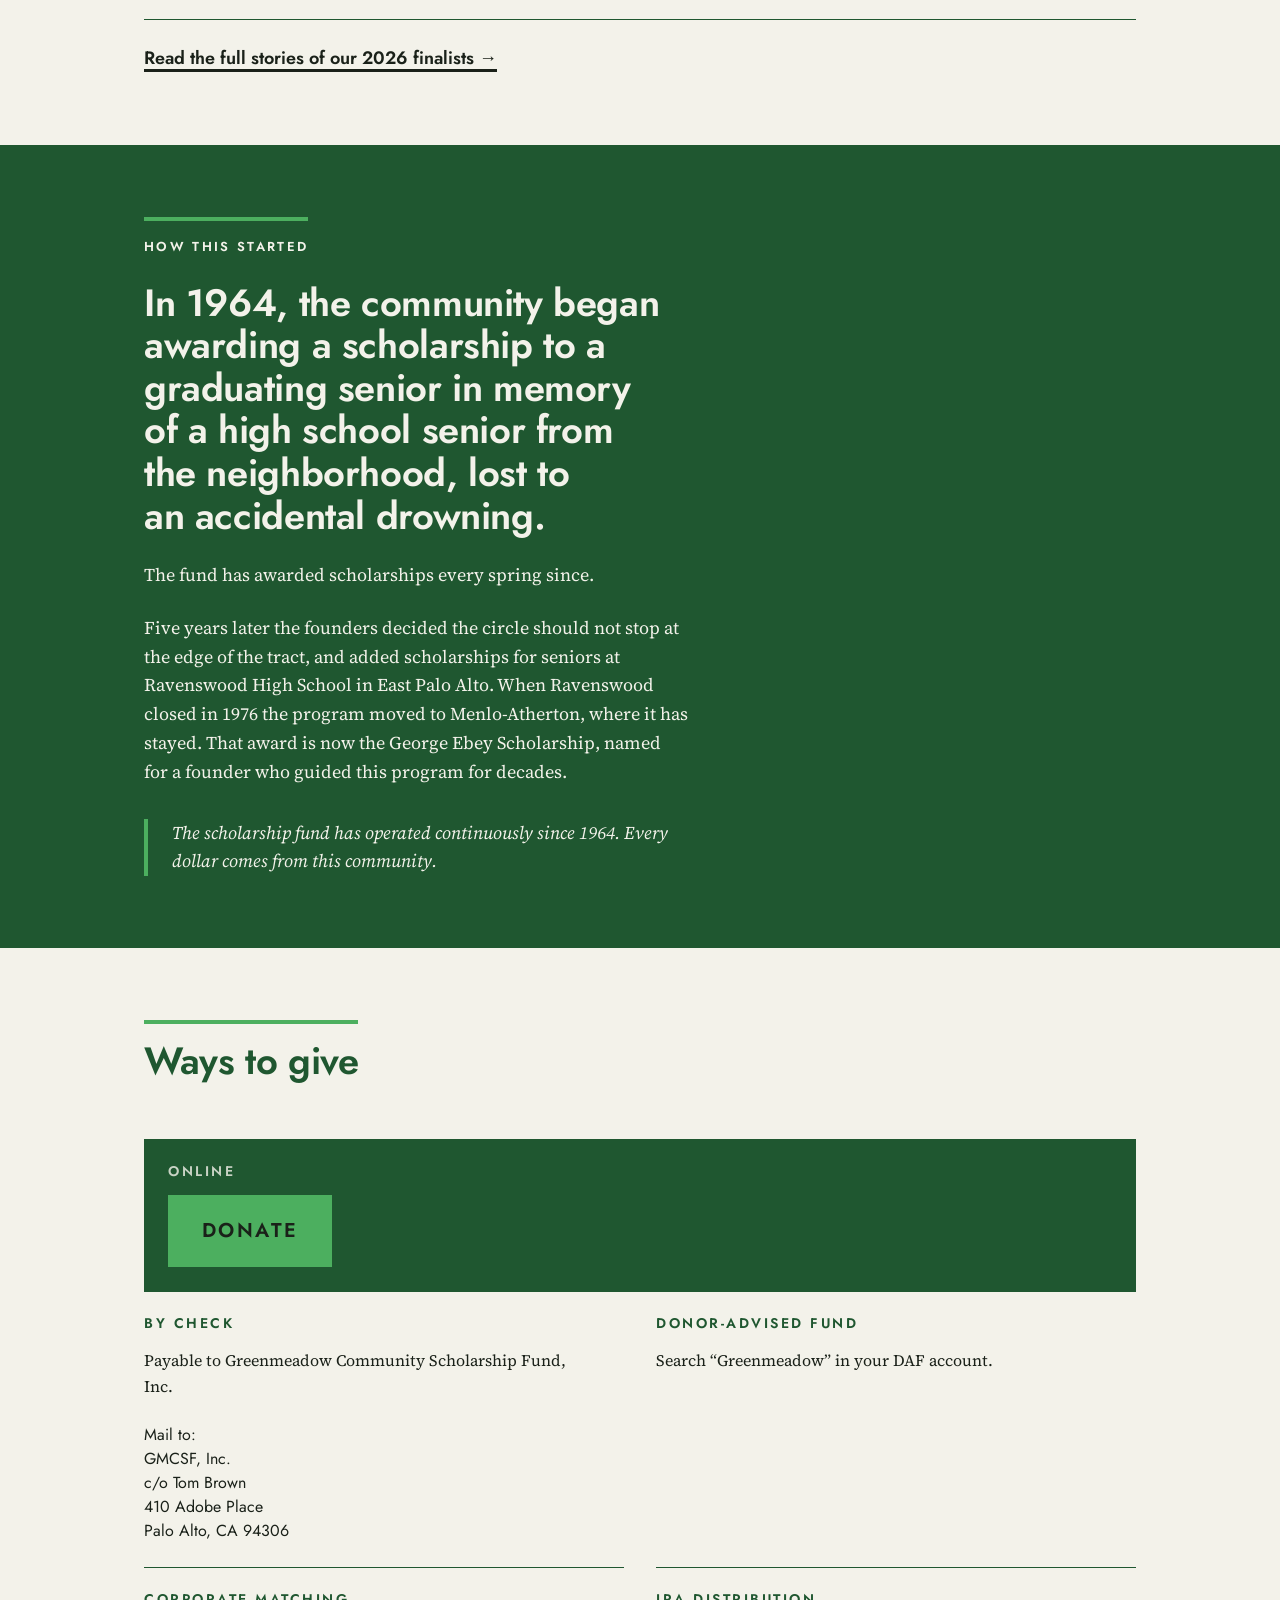
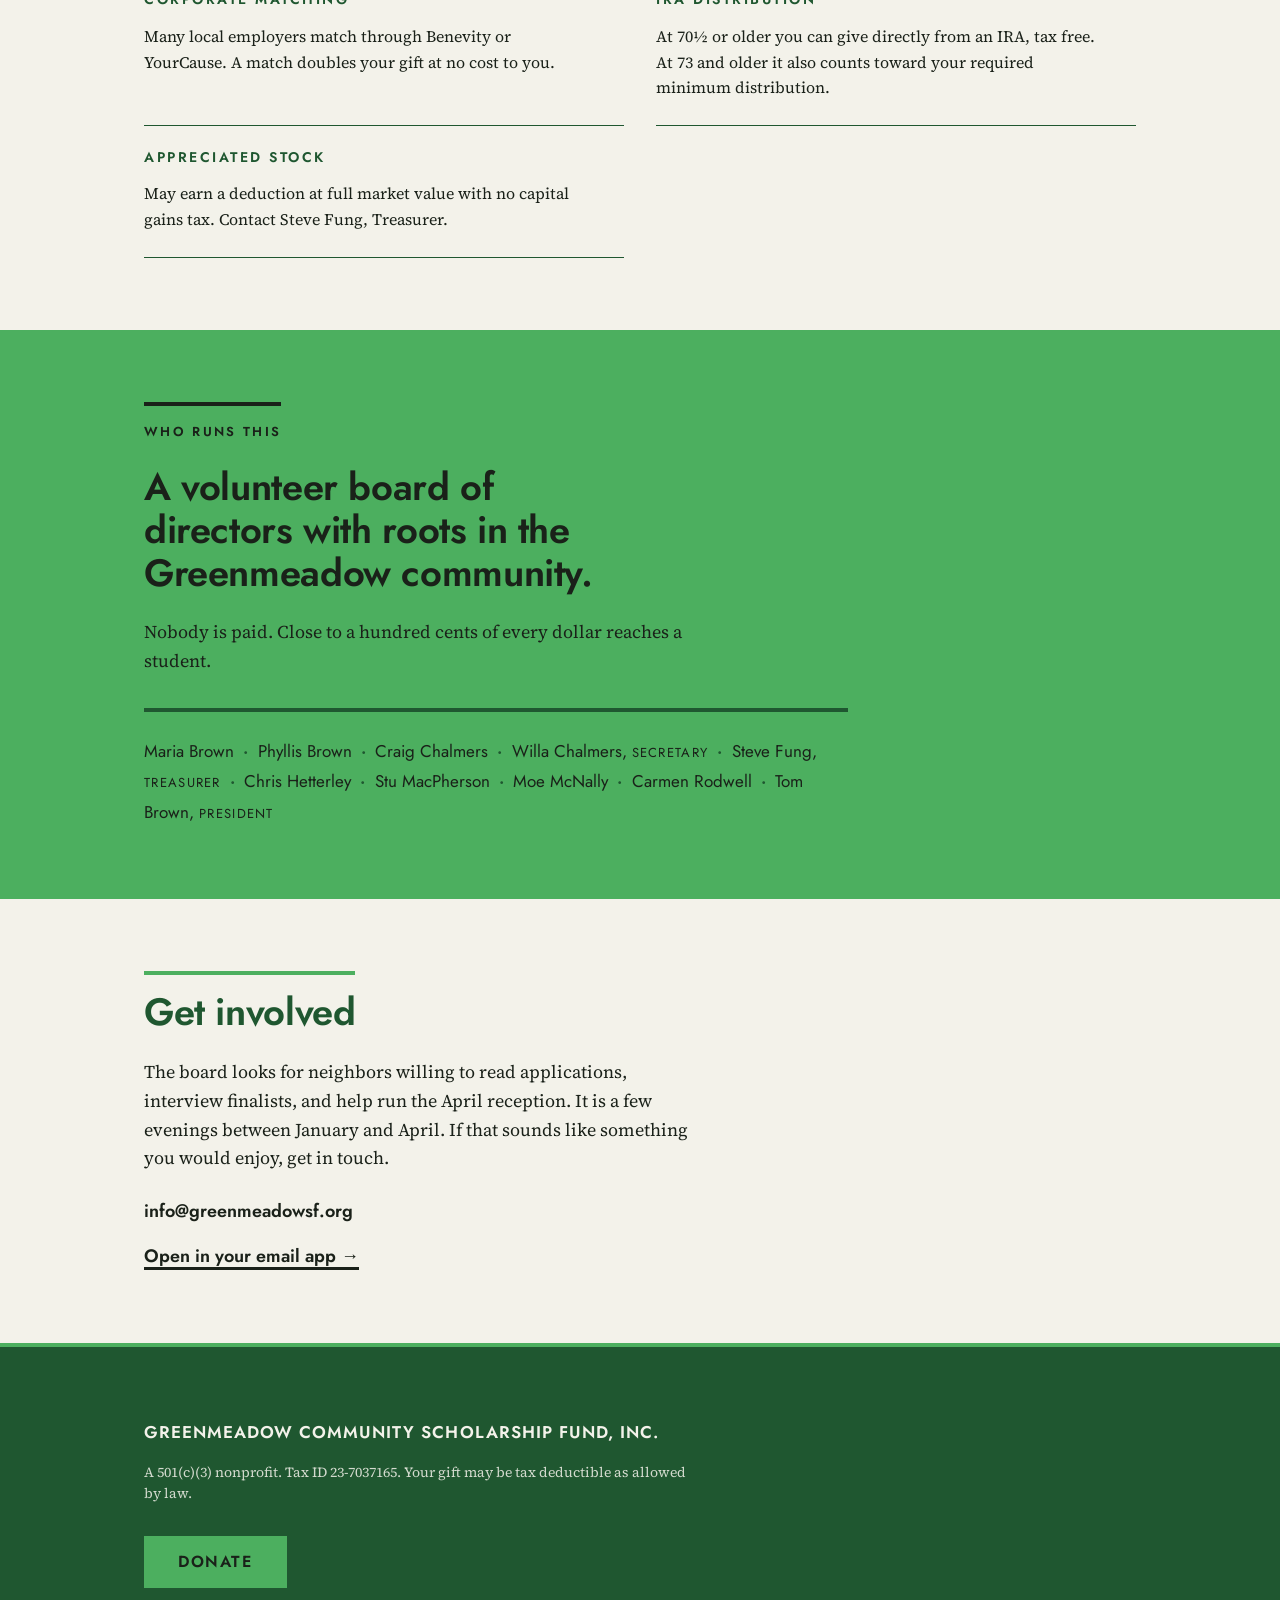
==== commit 130e0ae3: "Publish the finalists link, and one heading for that section The link was invisible because a rule w" ====
--- a/index.html
+++ b/index.html
@@ -89,8 +89,6 @@
     </figure>
 
     <div class="wrap">
-      <h3 class="finalists__intro">A few examples of our finalists&rsquo; stories</h3>
-
       <div class="finalists">
         <p class="finalist"><strong>Jack Spitzer</strong> taught himself to solder and program after his drone crashed into the Pacific, then built a water polo stats app now used by more than thirty schools across California.</p>
 
@@ -99,10 +97,6 @@
         <p class="finalist"><strong>Lukas Chen</strong> heard parents complain about how fast kids outgrow cleats, so he started a soccer gear exchange and outfitted twenty families on his first distribution day.</p>
       </div>
 
-      <!-- The finalists page is built and deployed, but this link is hidden
-           until the students have given permission to publish their profiles.
-           To turn it on, delete the .finalists-more rule in styles.css. That
-           is the only change needed — this markup is final. -->
       <p class="finalists-more">
         <a class="link-arrow" href="/finalists-2026">Read the full stories of our 2026 finalists</a>
       </p>
--- a/styles.css
+++ b/styles.css
@@ -266,21 +266,26 @@
   color: inherit;
 }
 
+/* A real underline rather than a bottom border, so every line of a link that
+   wraps is underlined, and in the text's own color, so it reads as a link on
+   any band — green would all but vanish against paper. */
 .link-arrow {
   font-family: var(--display);
   font-weight: 600;
   font-size: 1.125rem;
-  text-decoration: none;
-  border-bottom: 3px solid var(--green);
-  padding-bottom: 2px;
-}
-
+  text-decoration: underline;
+  text-decoration-thickness: 3px;
+  text-underline-offset: 0.3em;
+}
+
+/* Non-breaking space, so the arrow never drops to a line of its own. */
 .link-arrow::after {
-  content: " \2192";       /* → */
-}
-
-.link-arrow:hover {
-  border-bottom-color: currentColor;
+  content: "\00A0\2192";   /* → */
+}
+
+.link-arrow:hover,
+.link-arrow:focus-visible {
+  text-decoration-color: var(--green);
 }
 
 
@@ -410,20 +415,6 @@
 }
 
 /* The finalists from the class of 2026 */
-
-/* Subtitle over the three teasers. Sentence case in the display face so it
-   does not compete with the uppercase names inside the teasers themselves. */
-.finalists__intro {
-  font-size: 1.125rem;
-  font-weight: 600;
-  letter-spacing: 0;
-  color: var(--forest);
-  margin: var(--space-4) 0 0;
-}
-
-.finalists__intro + .finalists {
-  margin-top: var(--space-2);
-}
 
 /* Full bleed. The figure sits outside .wrap, so cancelling the band's side
    padding takes it to both edges of the screen. Hard edges, no frame, no
@@ -472,8 +463,13 @@
   color: var(--forest);
 }
 
+/* Clear of the teasers above it: on a phone they stack, so it needs the gap
+   to read as the section's next step rather than a fourth teaser. */
 .finalists-more {
-  margin-top: var(--space-4);
+  max-width: none;          /* the rule spans the columns, not the measure */
+  margin-top: var(--space-5);
+  padding-top: var(--space-3);
+  border-top: 1px solid var(--forest);
 }
 
 /* Ways to give */
@@ -733,14 +729,3 @@
   }
 }
 
-
-/* 10. Not published yet ----------------------------------------------------
-   The finalists page exists and is deployed, but the home page does not link
-   to it while the profiles are still a placeholder and the students have not
-   given permission.
-
-   TO PUBLISH THE LINK: delete this rule. That is the whole change.           */
-
-.finalists-more {
-  display: none;
-}
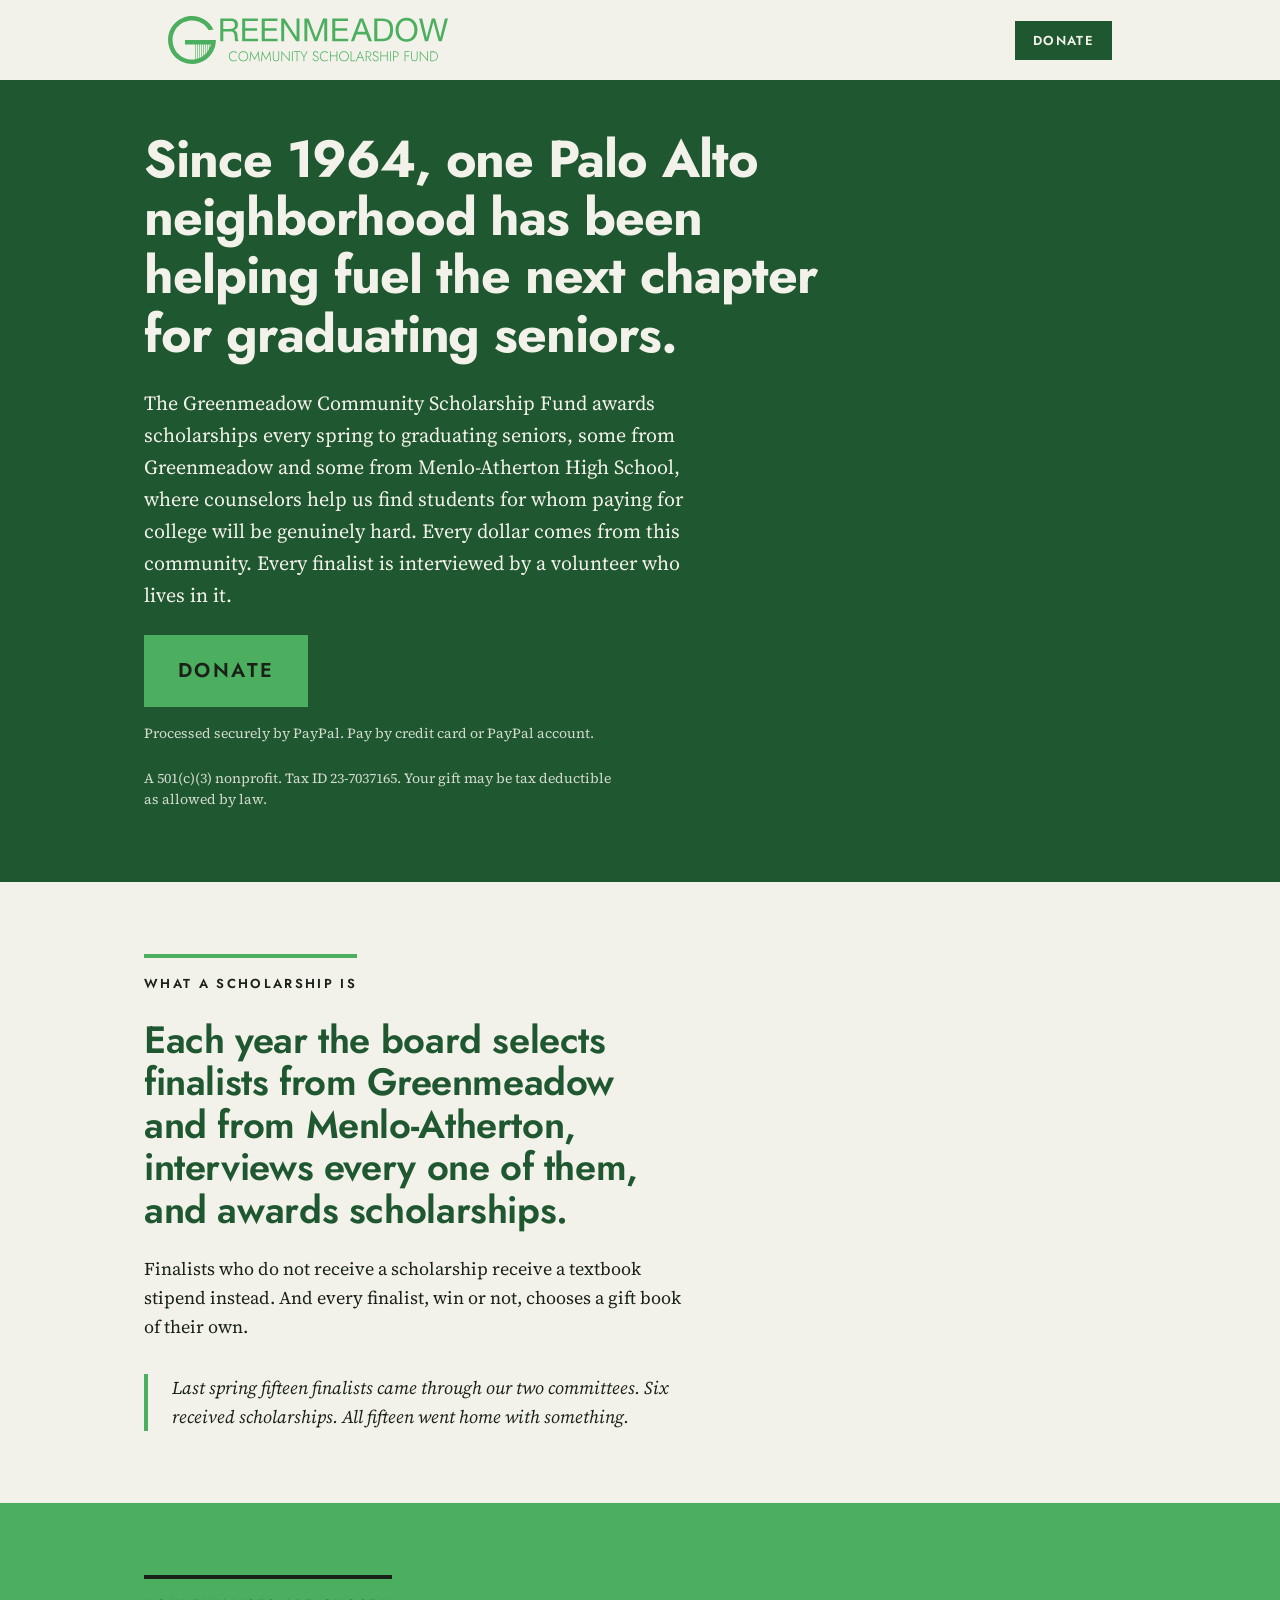
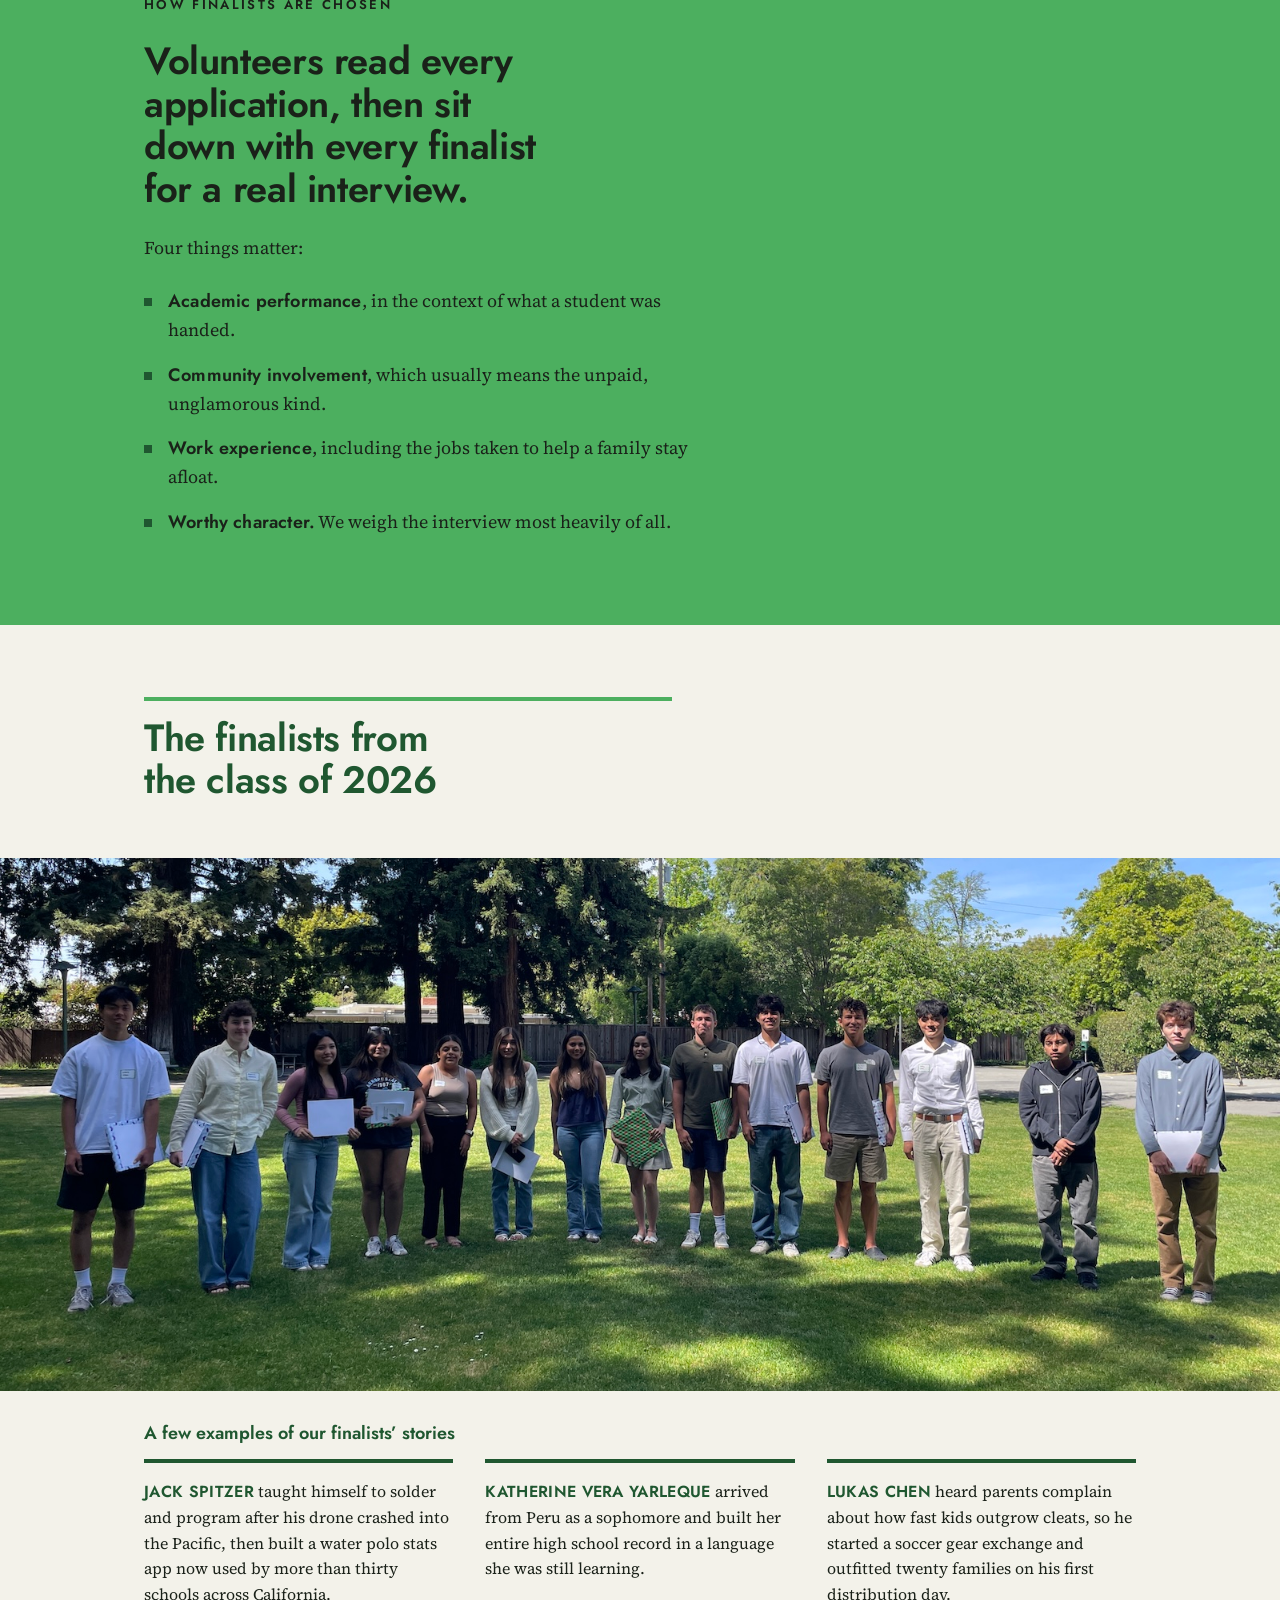
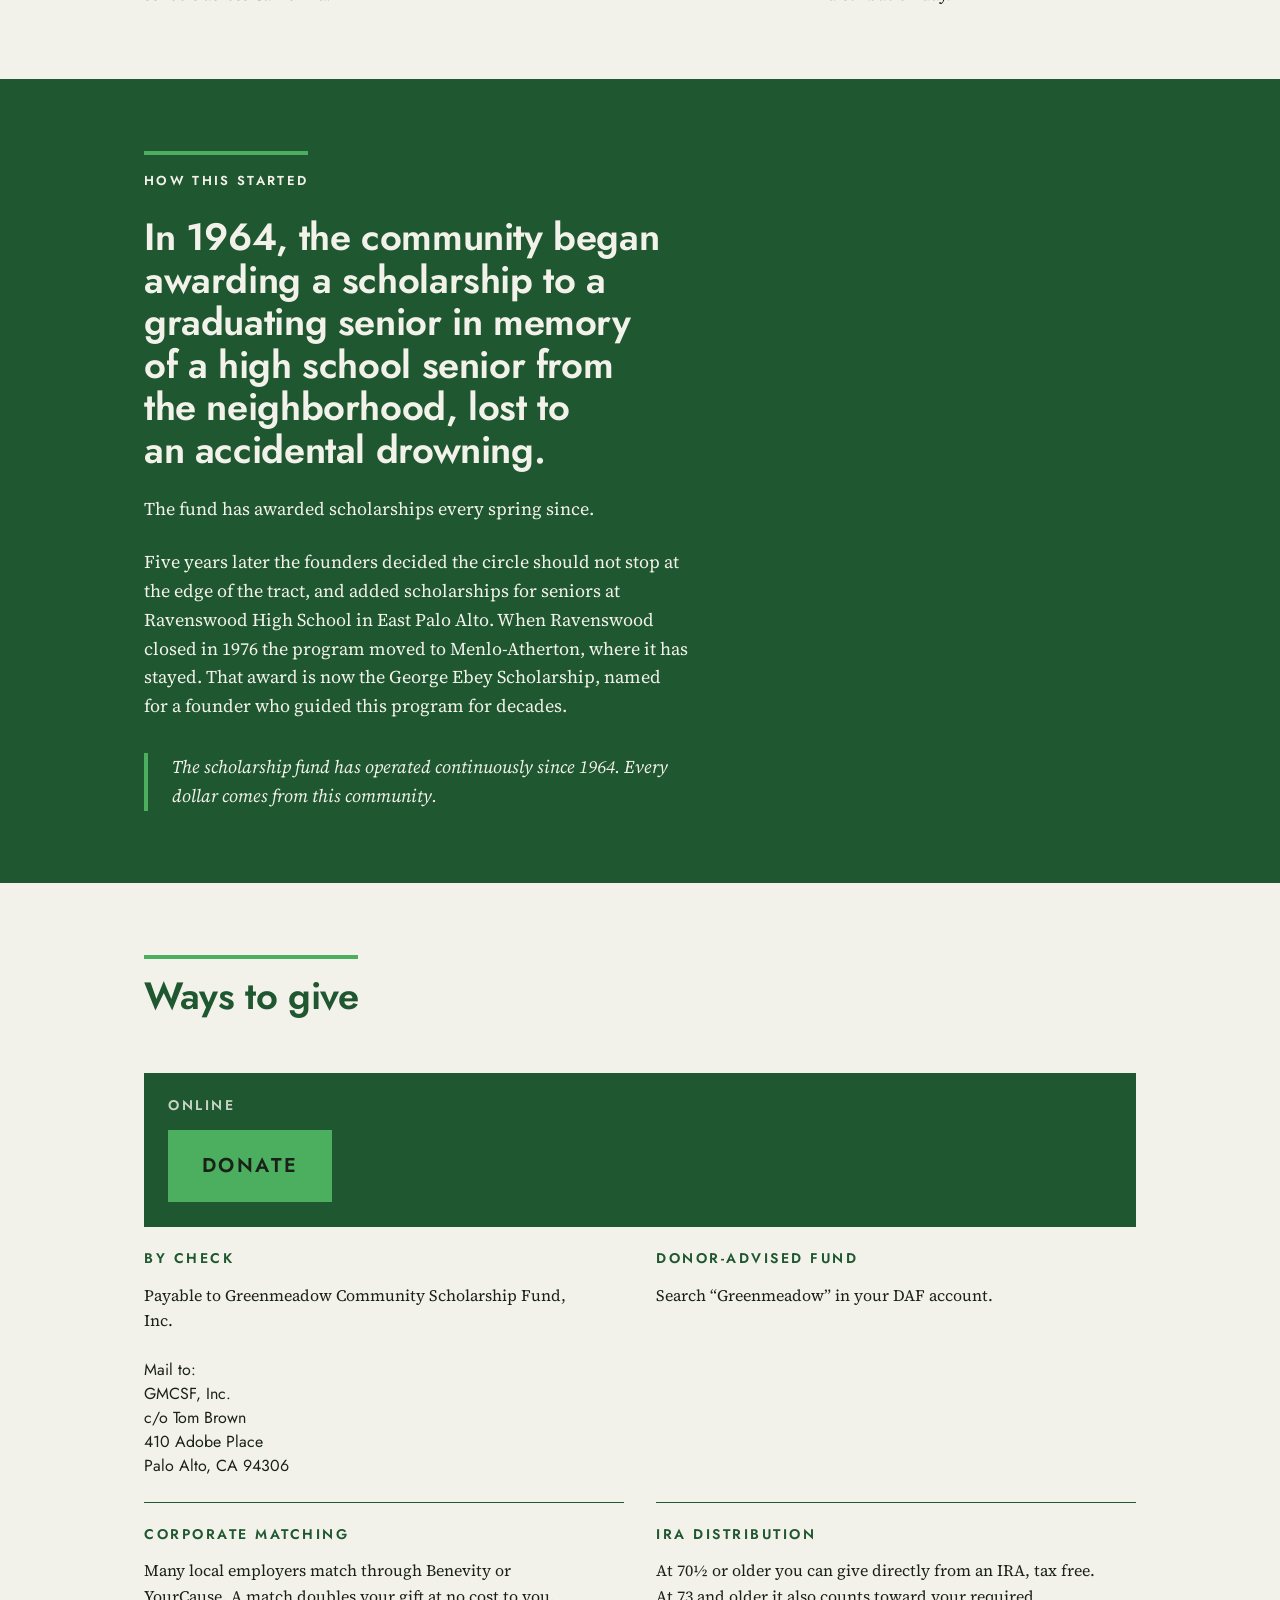
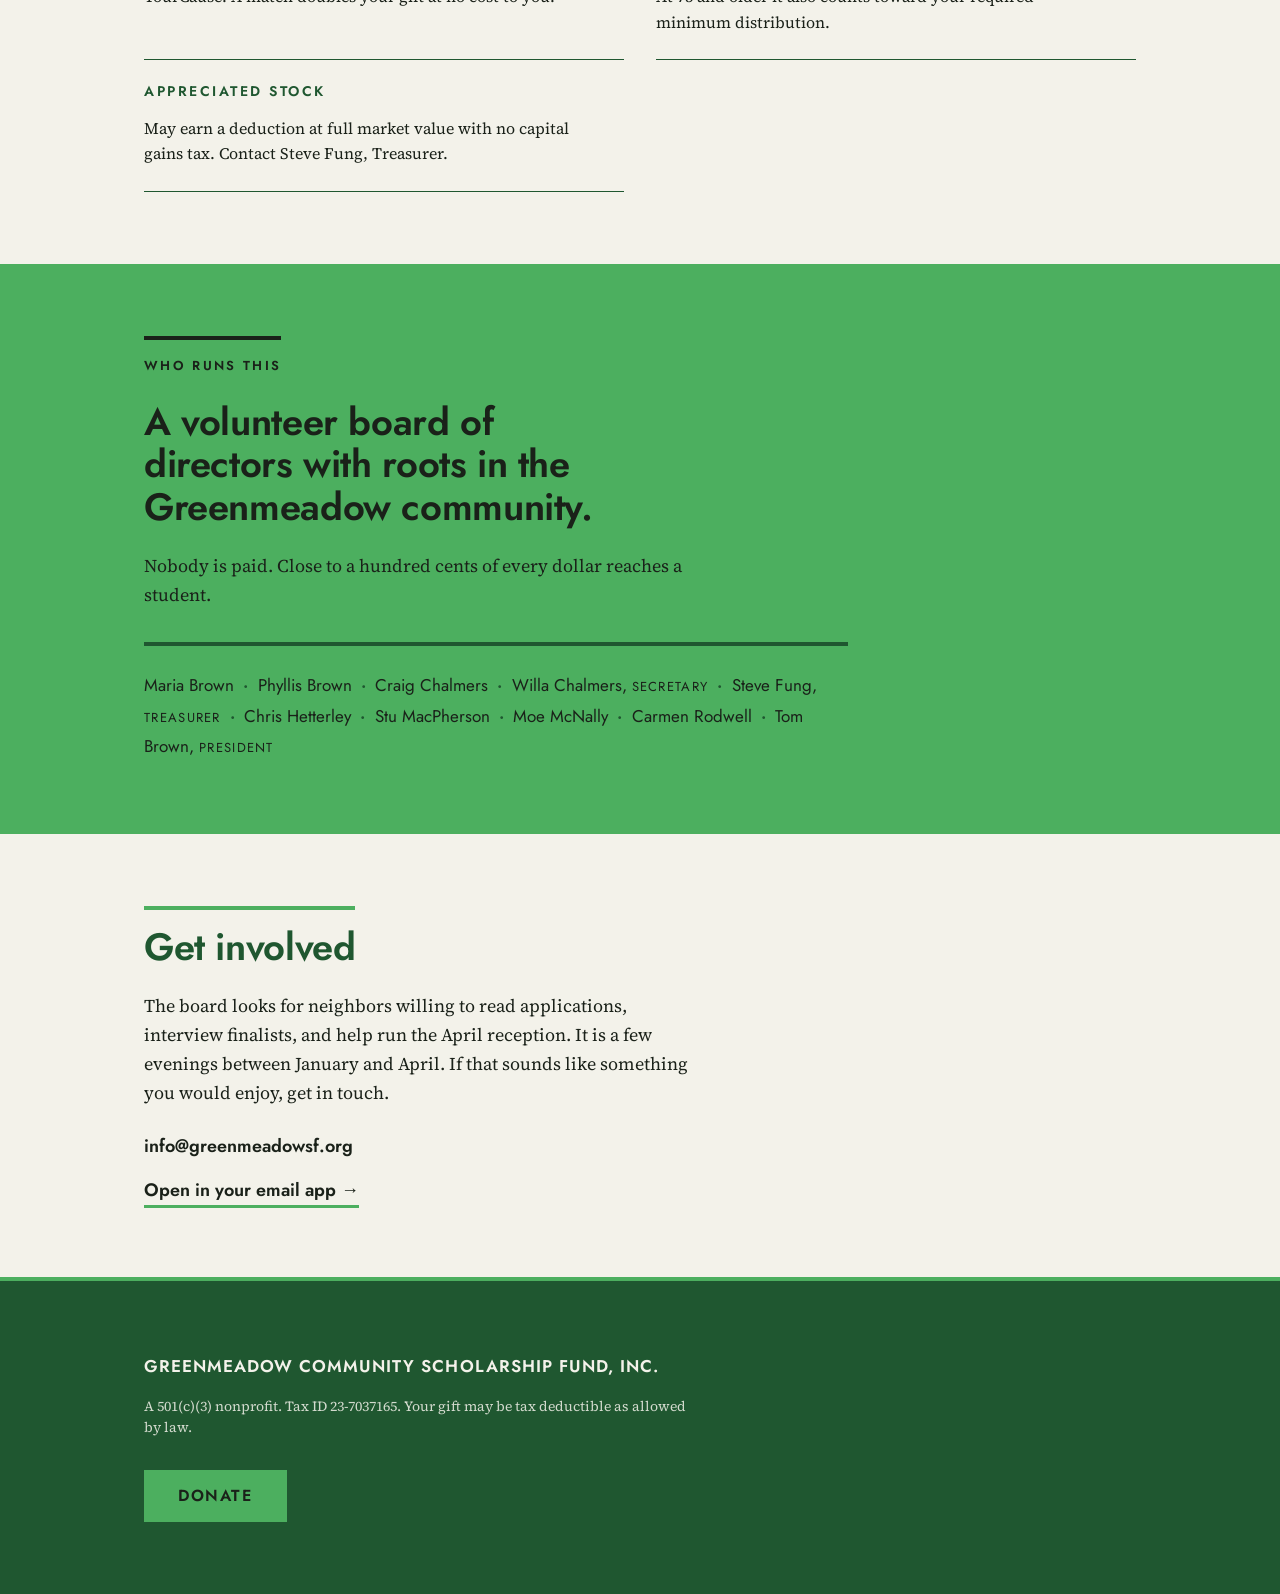
==== commit 0eb1359e: "Revert "Publish the finalists link, and one heading for that section" This reverts commit 130e0ae30c" ====
--- a/index.html
+++ b/index.html
@@ -89,6 +89,8 @@
     </figure>
 
     <div class="wrap">
+      <h3 class="finalists__intro">A few examples of our finalists&rsquo; stories</h3>
+
       <div class="finalists">
         <p class="finalist"><strong>Jack Spitzer</strong> taught himself to solder and program after his drone crashed into the Pacific, then built a water polo stats app now used by more than thirty schools across California.</p>
 
@@ -97,6 +99,10 @@
         <p class="finalist"><strong>Lukas Chen</strong> heard parents complain about how fast kids outgrow cleats, so he started a soccer gear exchange and outfitted twenty families on his first distribution day.</p>
       </div>
 
+      <!-- The finalists page is built and deployed, but this link is hidden
+           until the students have given permission to publish their profiles.
+           To turn it on, delete the .finalists-more rule in styles.css. That
+           is the only change needed — this markup is final. -->
       <p class="finalists-more">
         <a class="link-arrow" href="/finalists-2026">Read the full stories of our 2026 finalists</a>
       </p>
--- a/styles.css
+++ b/styles.css
@@ -266,26 +266,21 @@
   color: inherit;
 }
 
-/* A real underline rather than a bottom border, so every line of a link that
-   wraps is underlined, and in the text's own color, so it reads as a link on
-   any band — green would all but vanish against paper. */
 .link-arrow {
   font-family: var(--display);
   font-weight: 600;
   font-size: 1.125rem;
-  text-decoration: underline;
-  text-decoration-thickness: 3px;
-  text-underline-offset: 0.3em;
-}
-
-/* Non-breaking space, so the arrow never drops to a line of its own. */
+  text-decoration: none;
+  border-bottom: 3px solid var(--green);
+  padding-bottom: 2px;
+}
+
 .link-arrow::after {
-  content: "\00A0\2192";   /* → */
-}
-
-.link-arrow:hover,
-.link-arrow:focus-visible {
-  text-decoration-color: var(--green);
+  content: " \2192";       /* → */
+}
+
+.link-arrow:hover {
+  border-bottom-color: currentColor;
 }
 
 
@@ -415,6 +410,20 @@
 }
 
 /* The finalists from the class of 2026 */
+
+/* Subtitle over the three teasers. Sentence case in the display face so it
+   does not compete with the uppercase names inside the teasers themselves. */
+.finalists__intro {
+  font-size: 1.125rem;
+  font-weight: 600;
+  letter-spacing: 0;
+  color: var(--forest);
+  margin: var(--space-4) 0 0;
+}
+
+.finalists__intro + .finalists {
+  margin-top: var(--space-2);
+}
 
 /* Full bleed. The figure sits outside .wrap, so cancelling the band's side
    padding takes it to both edges of the screen. Hard edges, no frame, no
@@ -463,13 +472,8 @@
   color: var(--forest);
 }
 
-/* Clear of the teasers above it: on a phone they stack, so it needs the gap
-   to read as the section's next step rather than a fourth teaser. */
 .finalists-more {
-  max-width: none;          /* the rule spans the columns, not the measure */
-  margin-top: var(--space-5);
-  padding-top: var(--space-3);
-  border-top: 1px solid var(--forest);
+  margin-top: var(--space-4);
 }
 
 /* Ways to give */
@@ -729,3 +733,14 @@
   }
 }
 
+
+/* 10. Not published yet ----------------------------------------------------
+   The finalists page exists and is deployed, but the home page does not link
+   to it while the profiles are still a placeholder and the students have not
+   given permission.
+
+   TO PUBLISH THE LINK: delete this rule. That is the whole change.           */
+
+.finalists-more {
+  display: none;
+}
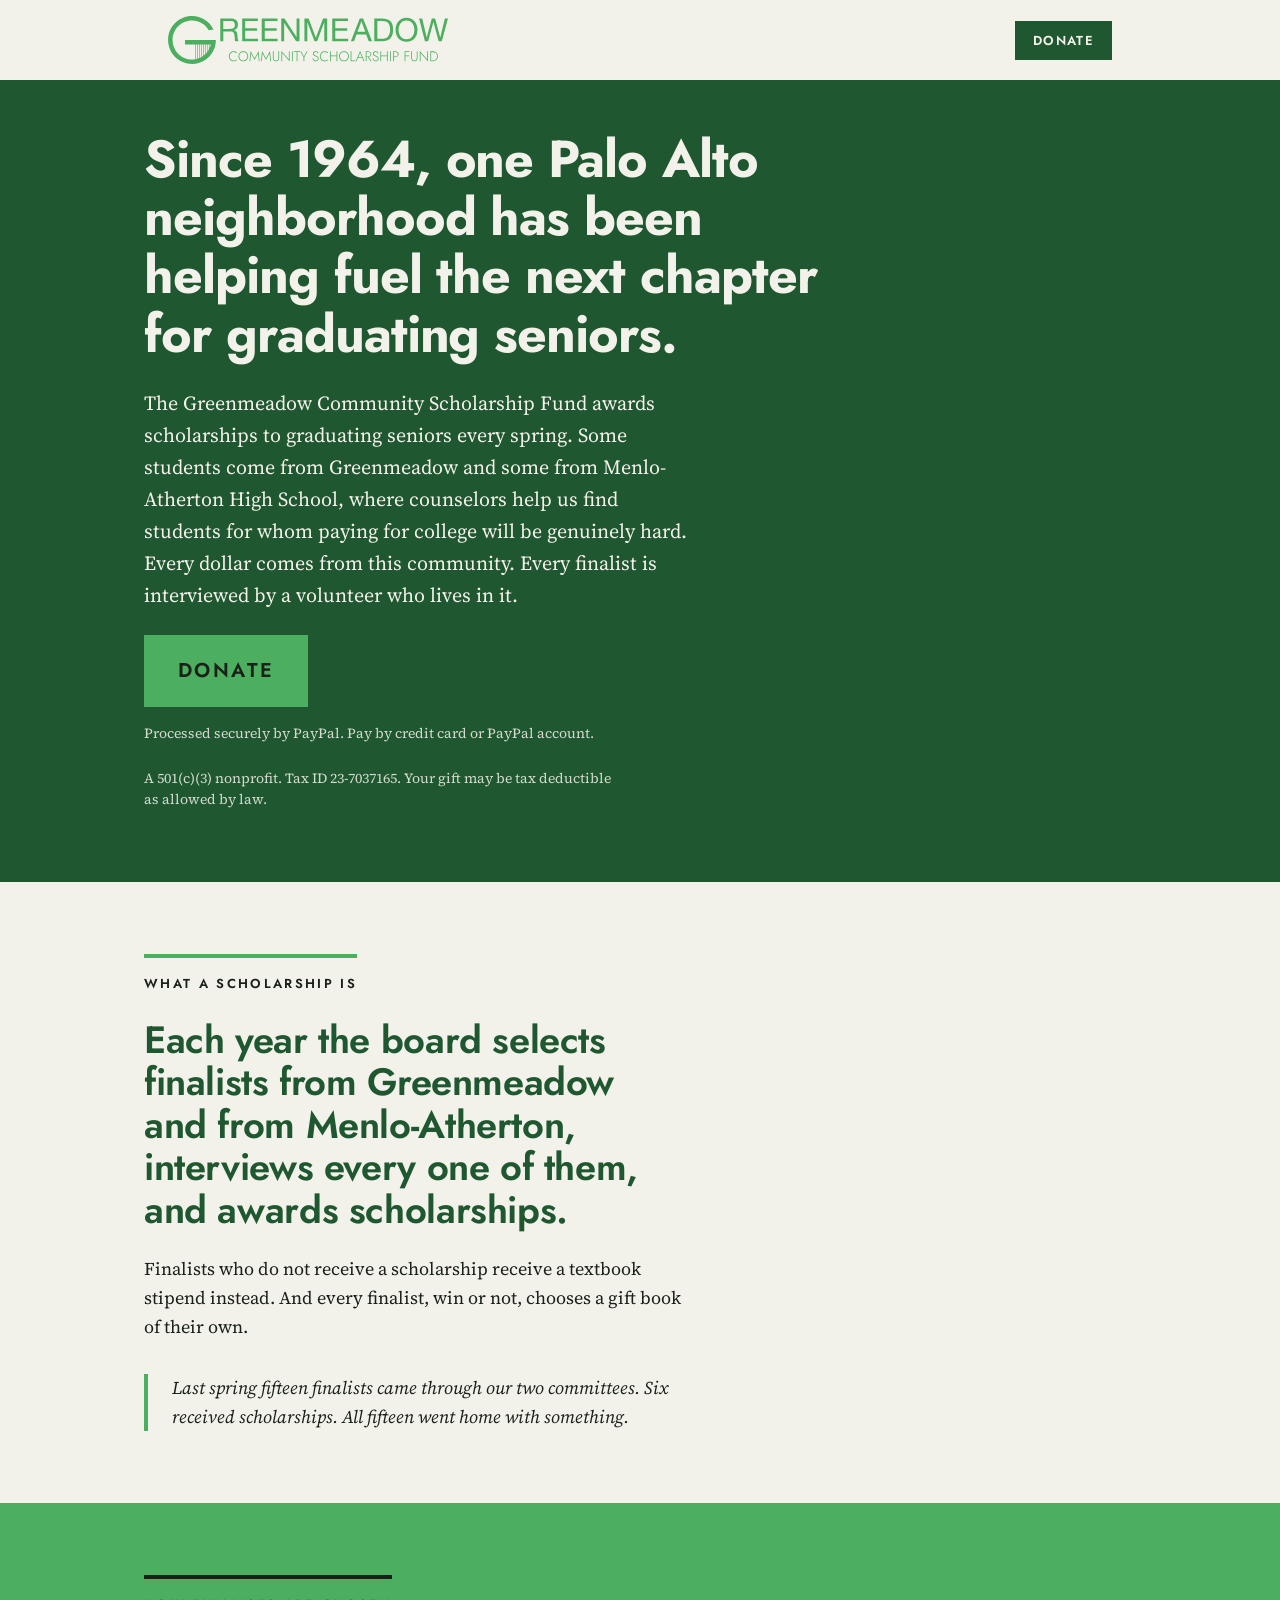
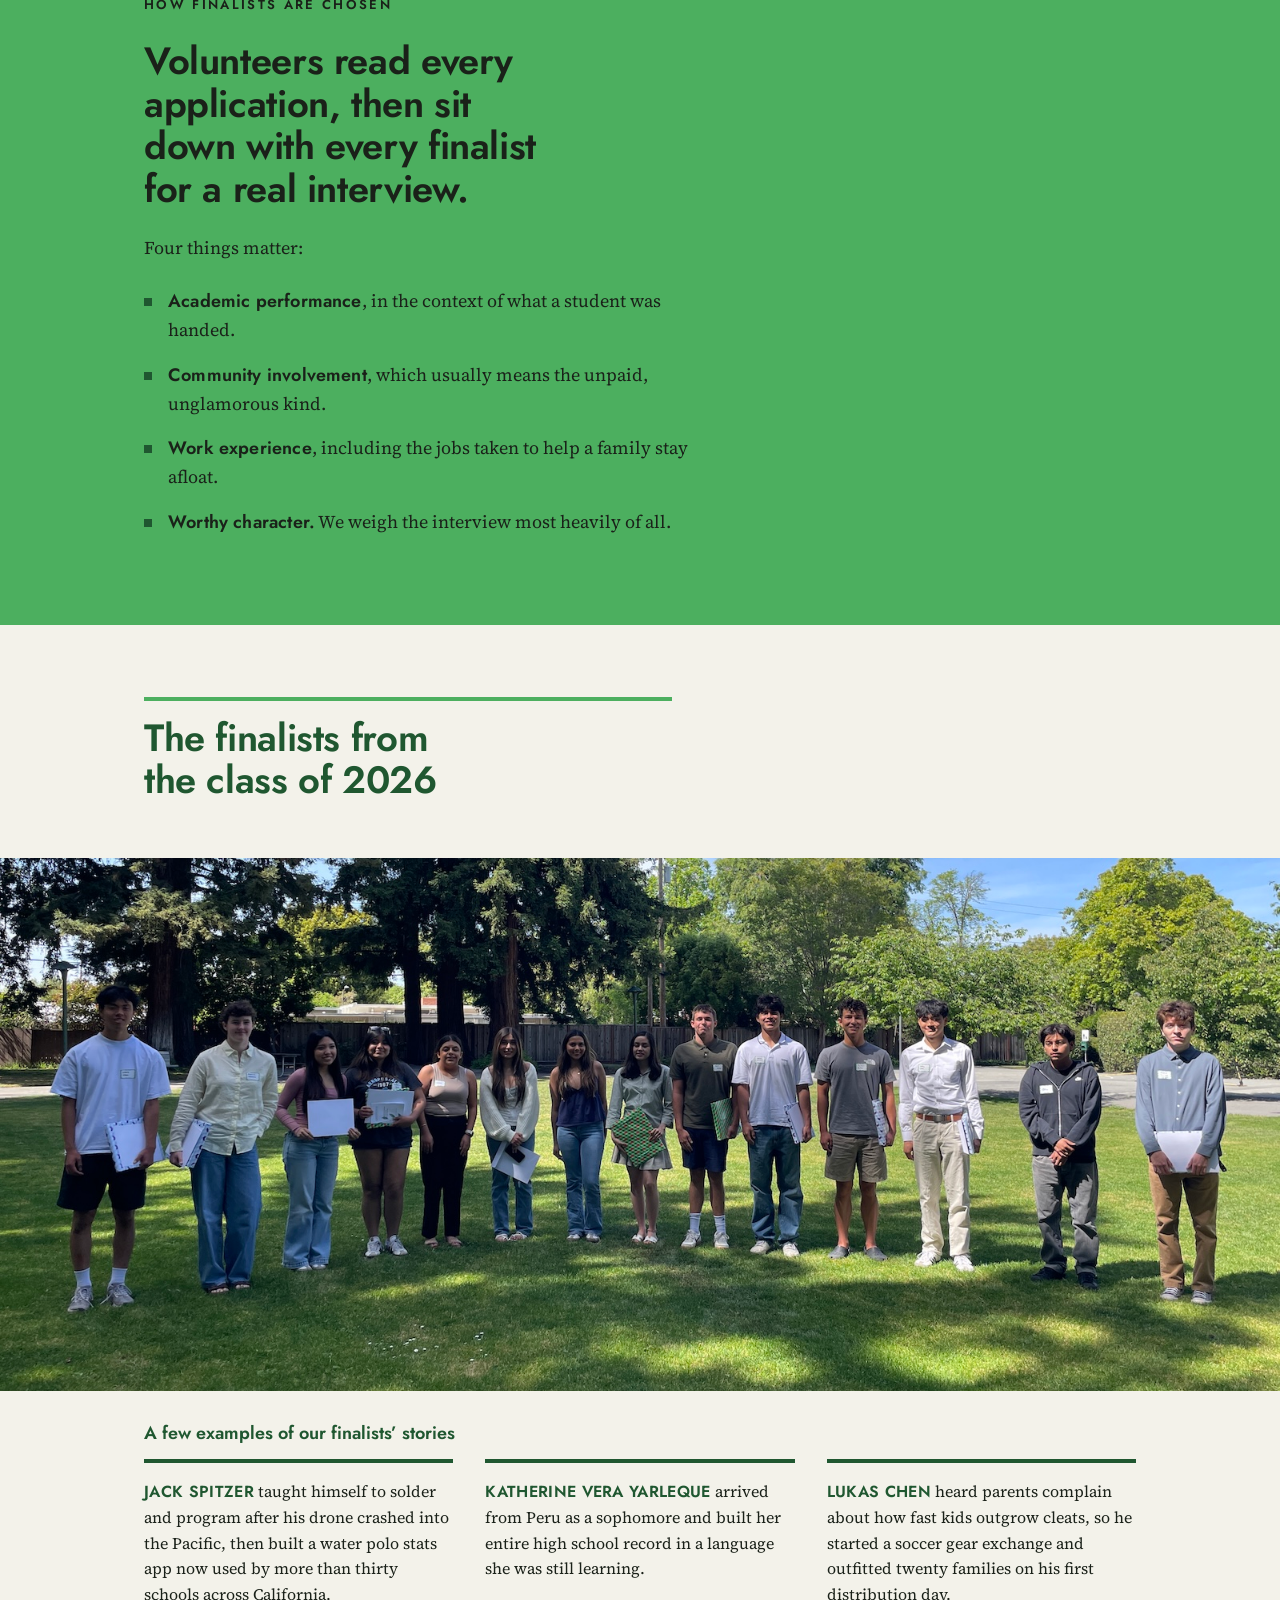
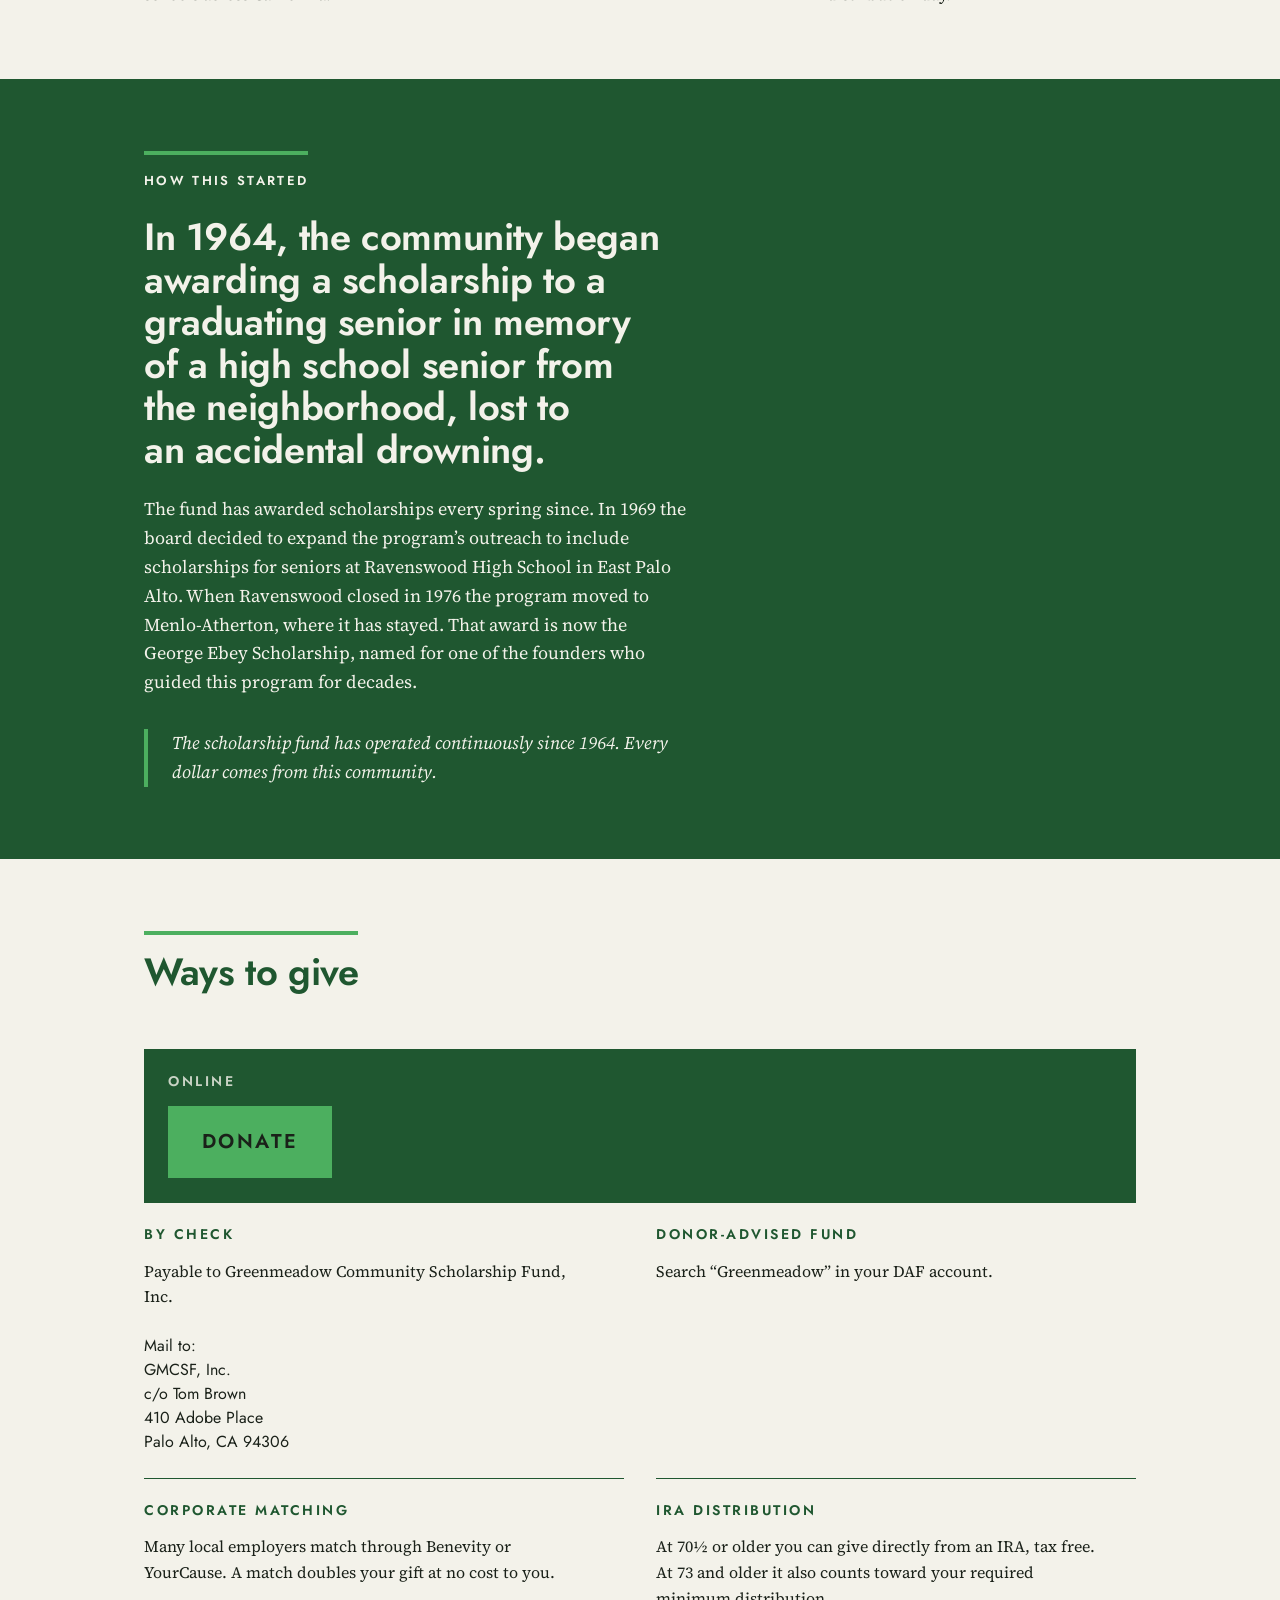
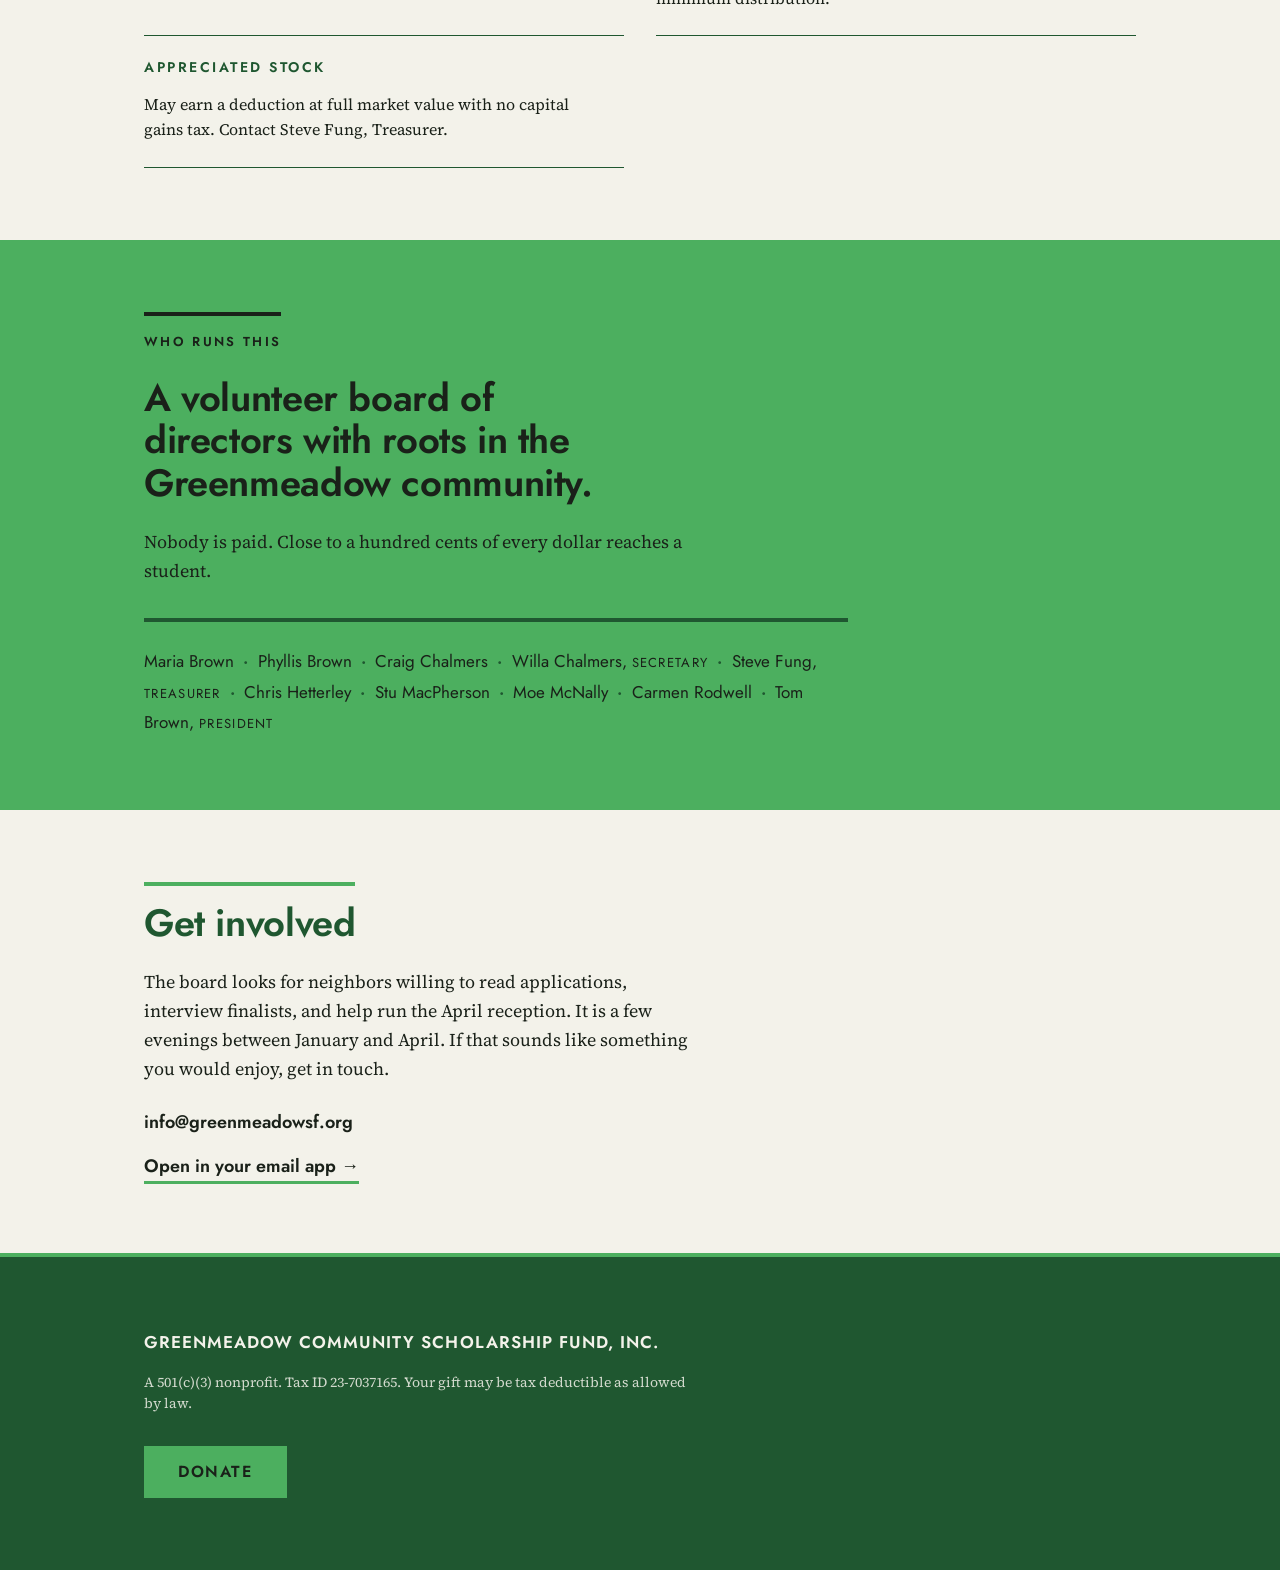
==== commit 205ac5aa: "Reword the hero paragraph and merge the history into one paragraph The hero paragraph splits its fir" ====
--- a/index.html
+++ b/index.html
@@ -41,7 +41,7 @@
   <section class="band band--forest hero">
     <div class="wrap">
       <h1 class="hero__head">Since 1964, one Palo&nbsp;Alto neighborhood has been helping fuel the next chapter for graduating seniors.</h1>
-      <p class="hero__lede">The Greenmeadow Community Scholarship Fund awards scholarships every spring to graduating seniors, some from Greenmeadow and some from Menlo-Atherton High School, where counselors help us find students for whom paying for college will be genuinely hard. Every dollar comes from this community. Every finalist is interviewed by a volunteer who lives in it.</p>
+      <p class="hero__lede">The Greenmeadow Community Scholarship Fund awards scholarships to graduating seniors every spring. Some students come from Greenmeadow and some from Menlo-Atherton High School, where counselors help us find students for whom paying for college will be genuinely hard. Every dollar comes from this community. Every finalist is interviewed by a volunteer who lives in it.</p>
       <p class="hero__cta"><a class="btn btn--large" href="/give">Donate</a></p>
       <p class="fineprint hero__note">Processed securely by PayPal. Pay by credit card or PayPal account.</p>
       <p class="fineprint">A 501(c)(3) nonprofit. Tax ID 23-7037165. Your gift may be tax deductible as allowed by law.</p>
@@ -98,15 +98,6 @@
 
         <p class="finalist"><strong>Lukas Chen</strong> heard parents complain about how fast kids outgrow cleats, so he started a soccer gear exchange and outfitted twenty families on his first distribution day.</p>
       </div>
-
-      <!-- The finalists page is built and deployed, but this link is hidden
-           until the students have given permission to publish their profiles.
-           To turn it on, delete the .finalists-more rule in styles.css. That
-           is the only change needed — this markup is final. -->
-      <p class="finalists-more">
-        <a class="link-arrow" href="/finalists-2026">Read the full stories of our 2026 finalists</a>
-      </p>
-
     </div>
   </section>
 
@@ -115,8 +106,7 @@
     <div class="wrap">
       <p class="eyebrow">How this started</p>
       <h2 id="history" class="section__head">In 1964, the community began awarding a scholarship to a graduating senior in memory of a high school senior from the neighborhood, lost to an accidental drowning.</h2>
-      <p>The fund has awarded scholarships every spring since.</p>
-      <p>Five years later the founders decided the circle should not stop at the edge of the tract, and added scholarships for seniors at Ravenswood High School in East Palo Alto. When Ravenswood closed in 1976 the program moved to Menlo-Atherton, where it has stayed. That award is now the George Ebey Scholarship, named for a founder who guided this program for decades.</p>
+      <p>The fund has awarded scholarships every spring since. In 1969 the board decided to expand the program&rsquo;s outreach to include scholarships for seniors at Ravenswood High School in East Palo Alto. When Ravenswood closed in 1976 the program moved to Menlo-Atherton, where it has stayed. That award is now the George Ebey Scholarship, named for one of the founders who guided this program for decades.</p>
       <p class="pull">The scholarship fund has operated continuously since 1964. Every dollar comes from this community.</p>
     </div>
   </section>
--- a/styles.css
+++ b/styles.css
@@ -472,10 +472,6 @@
   color: var(--forest);
 }
 
-.finalists-more {
-  margin-top: var(--space-4);
-}
-
 /* Ways to give */
 .give {
   margin-top: var(--space-4);
@@ -578,62 +574,6 @@
 }
 
 
-/* Second pages (the finalists page) ---------------------------------------
-   Same bands and tokens as the home page; only the headline scale differs,
-   because these headings are shorter than the hero's.                       */
-
-.page__head {
-  font-size: clamp(1.75rem, 6vw, 2.75rem);
-  font-weight: 700;
-  letter-spacing: -0.02em;
-  max-width: 22ch;
-}
-
-.page__lede {
-  font-size: 1.125rem;
-  max-width: var(--measure);
-}
-
-.page__cta {
-  max-width: 24rem;
-  margin-top: var(--space-4);
-}
-
-/* Obviously provisional, so nobody mistakes it for finished copy. */
-.placeholder {
-  margin-top: var(--space-4);
-  padding: var(--space-3);
-  border: 2px dashed var(--forest);
-  font-style: italic;
-  max-width: var(--measure);
-}
-
-/* One block per finalist. Works for three or for fifteen. */
-.profiles {
-  margin-top: var(--space-4);
-  display: grid;
-  gap: var(--space-4);
-}
-
-.profile {
-  border-top: var(--rule) solid var(--forest);
-  padding-top: var(--space-2);
-}
-
-.profile__name {
-  font-size: 1.25rem;
-  letter-spacing: 0.02em;
-  text-transform: uppercase;
-  color: var(--forest);
-  margin-bottom: var(--space-2);
-}
-
-.profile p {
-  max-width: none;
-  font-size: 1rem;
-}
-
-
 /* 9. Footer --------------------------------------------------------------- */
 
 .footer {
@@ -712,11 +652,6 @@
 }
 
 @media (min-width: 64em) {
-  .profiles {
-    grid-template-columns: 1fr 1fr;
-    column-gap: var(--space-5);
-  }
-
   .finalists {
     grid-template-columns: repeat(3, 1fr);
     gap: var(--space-4);
@@ -732,15 +667,3 @@
     scroll-behavior: auto;
   }
 }
-
-
-/* 10. Not published yet ----------------------------------------------------
-   The finalists page exists and is deployed, but the home page does not link
-   to it while the profiles are still a placeholder and the students have not
-   given permission.
-
-   TO PUBLISH THE LINK: delete this rule. That is the whole change.           */
-
-.finalists-more {
-  display: none;
-}
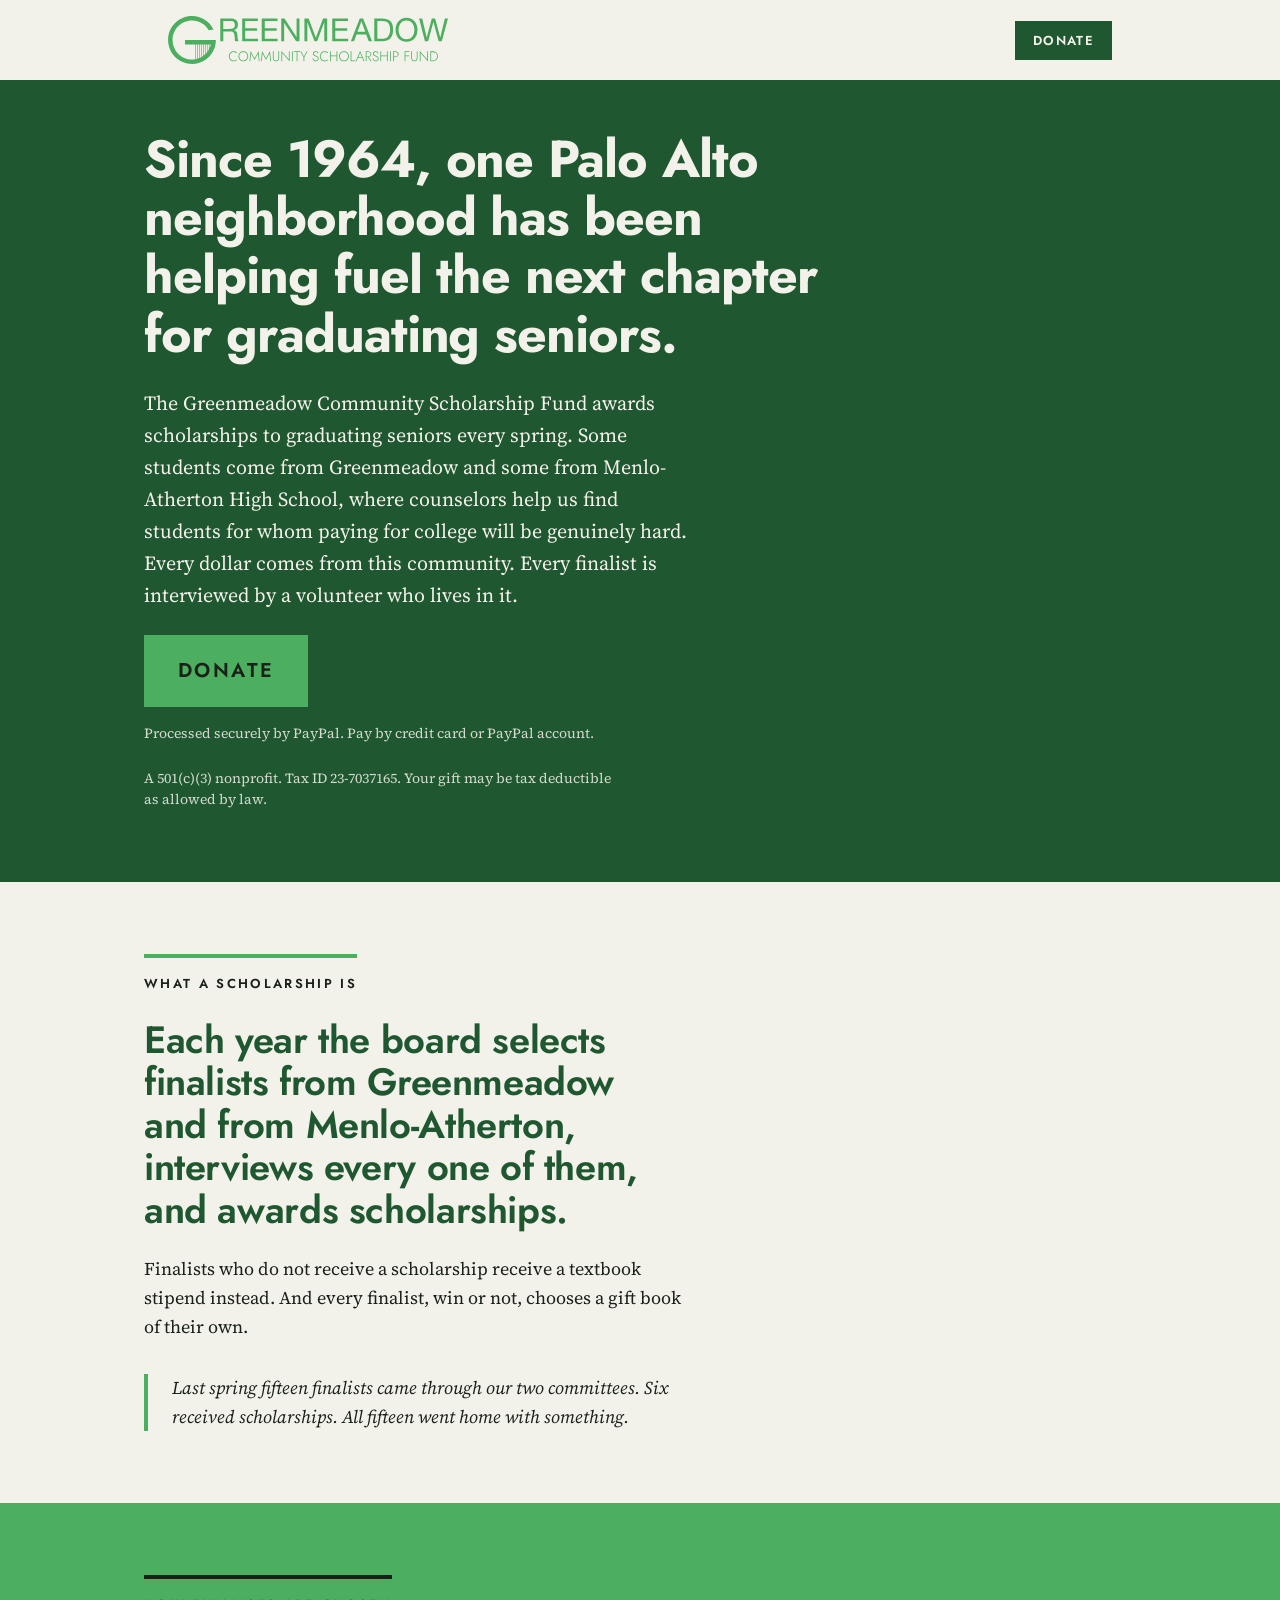
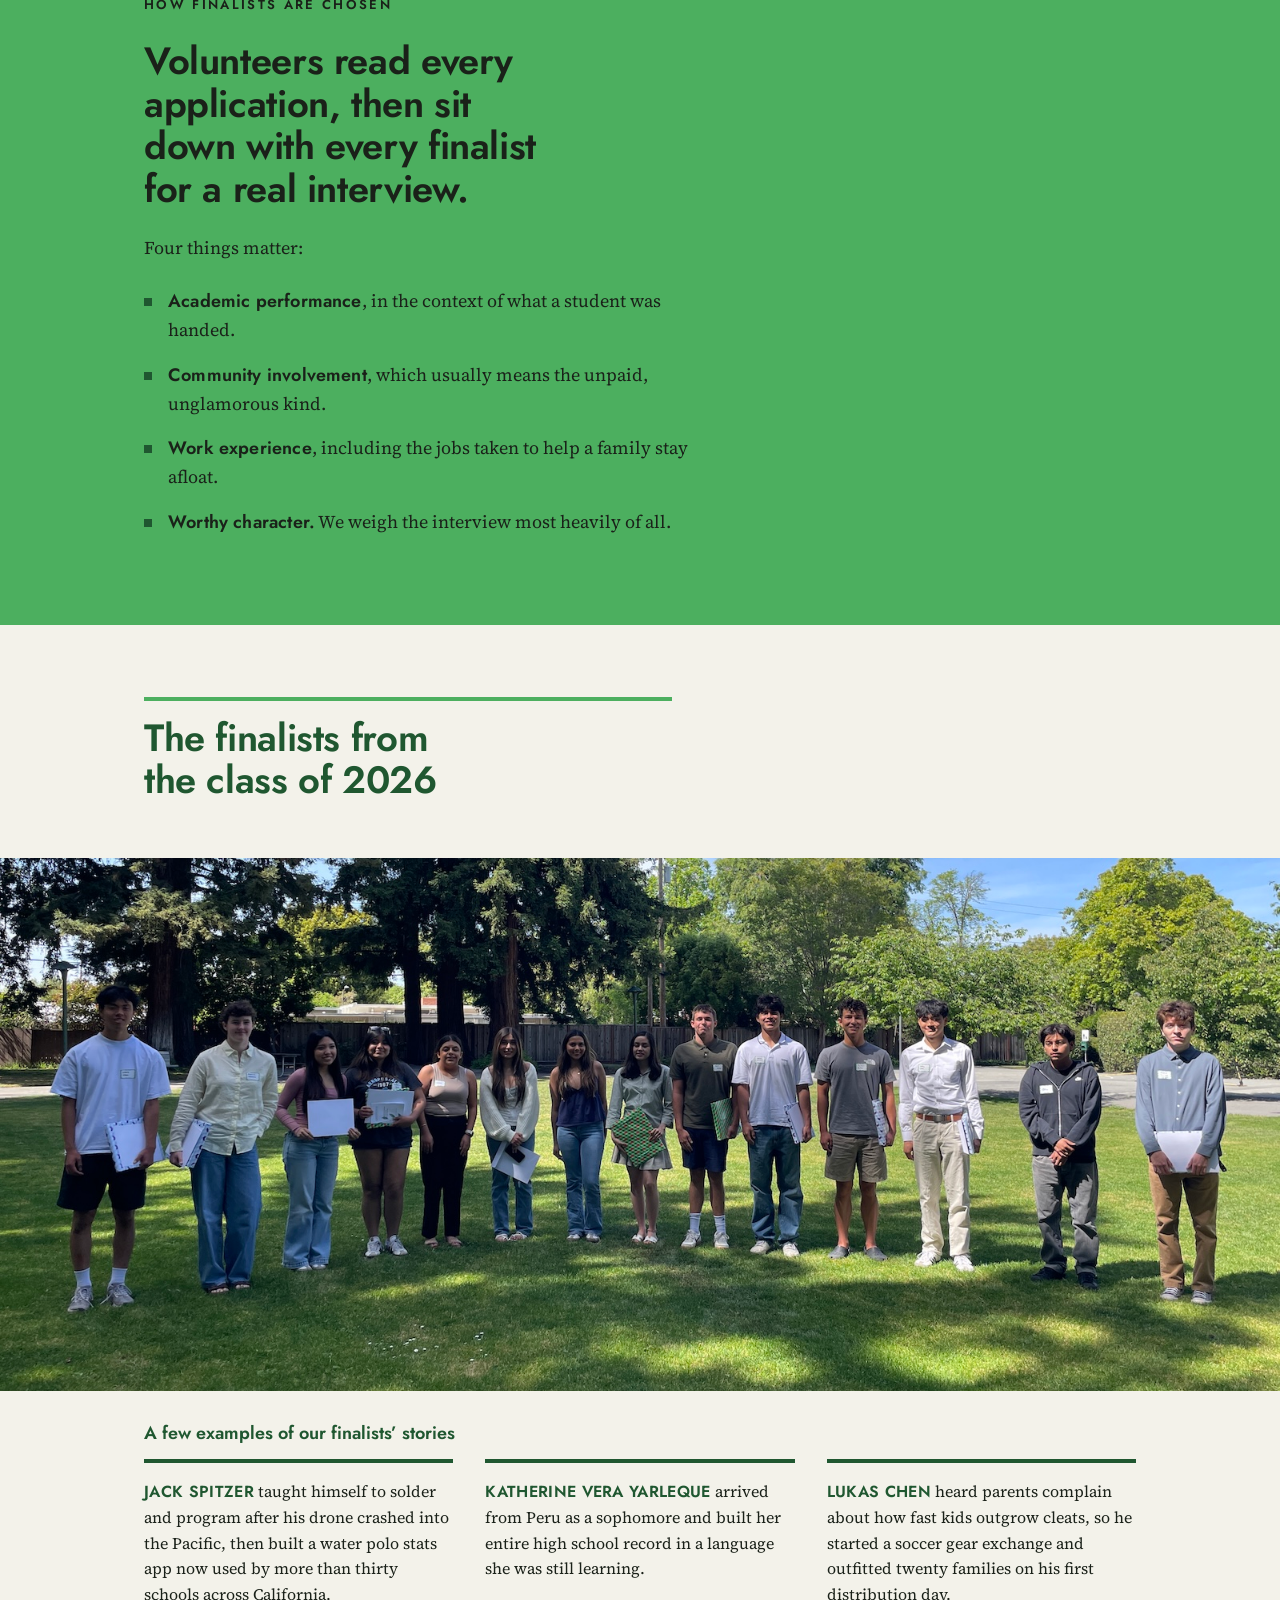
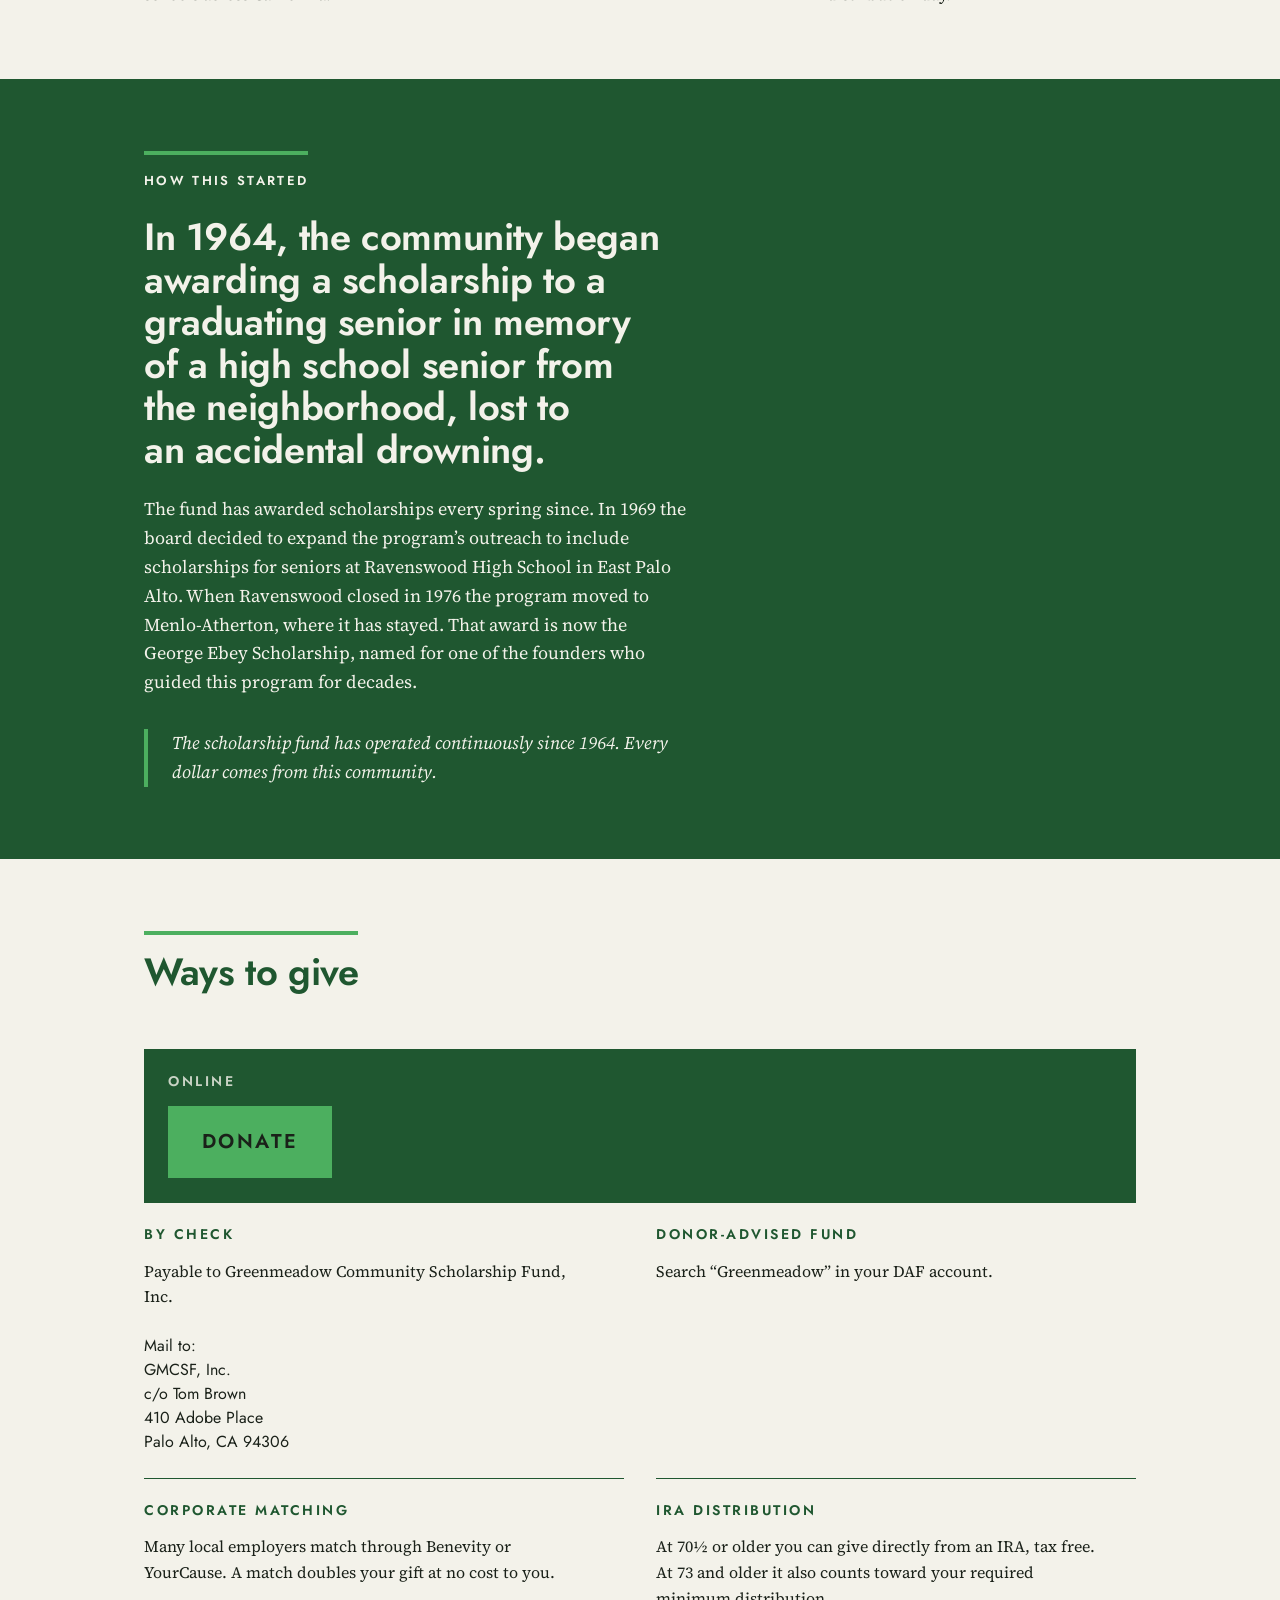
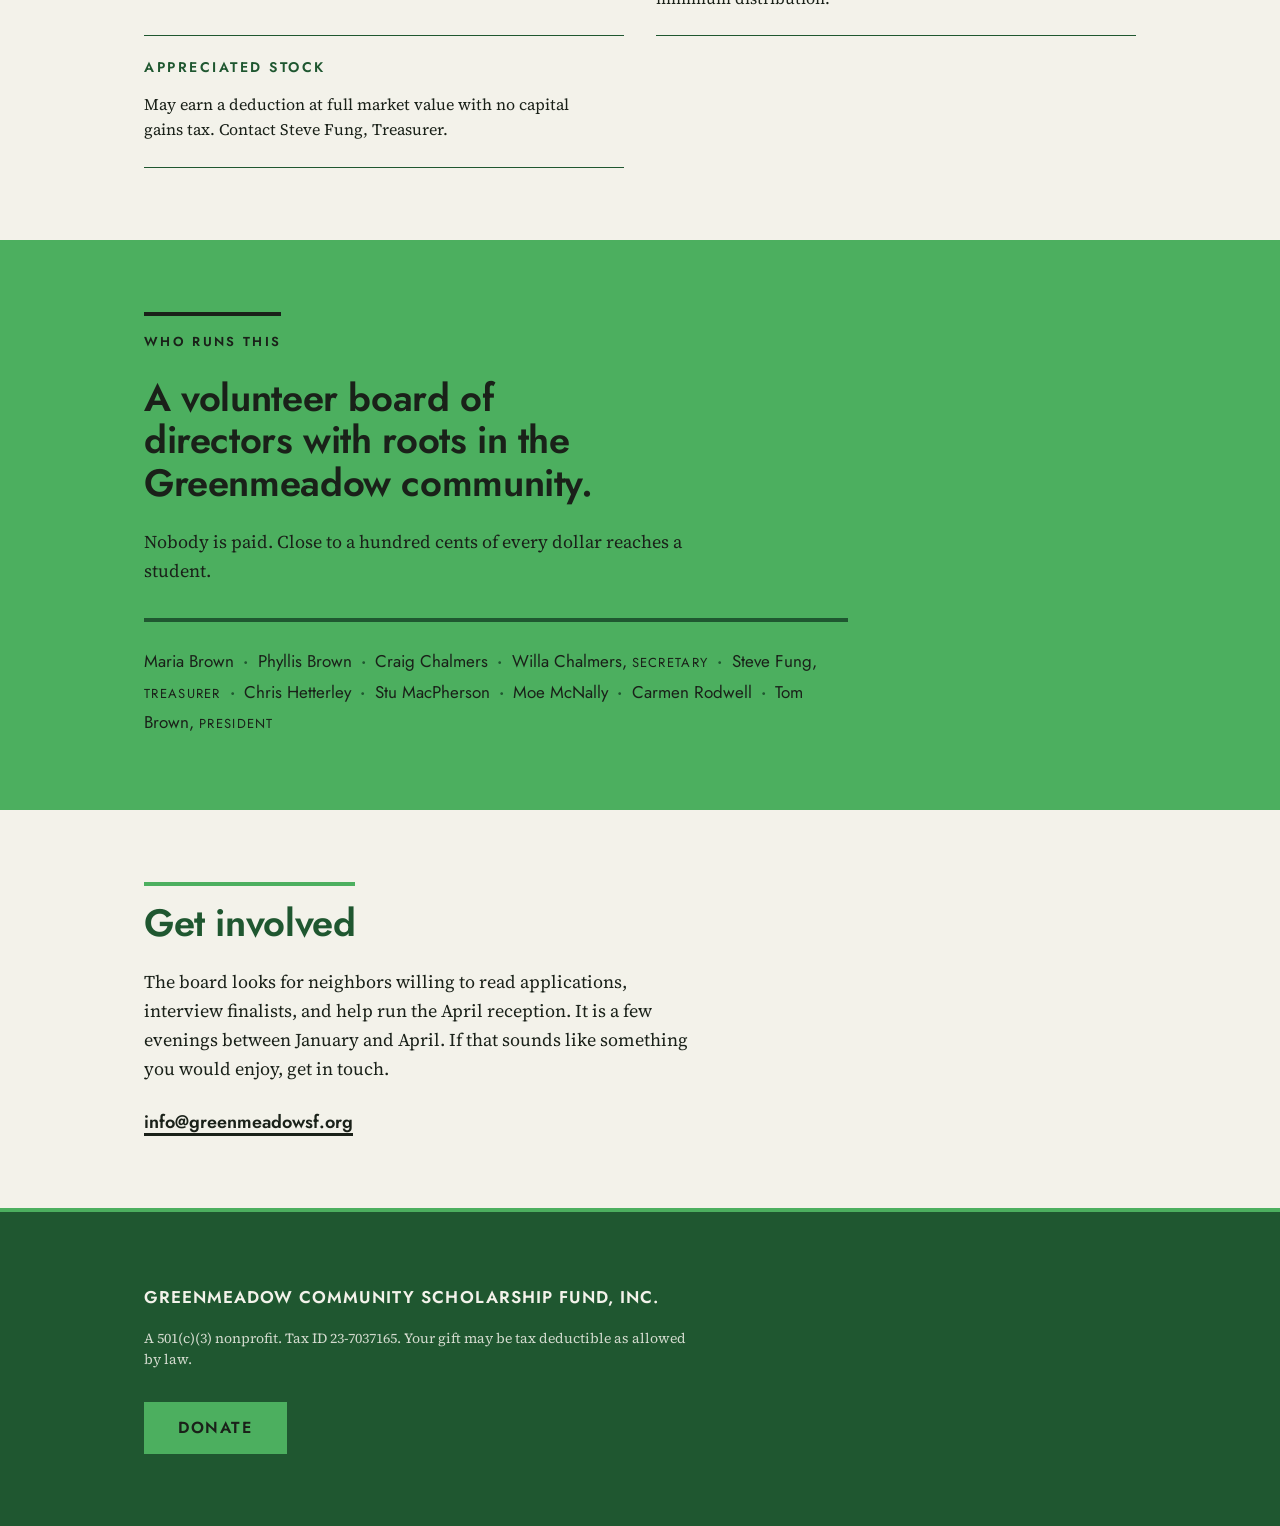
==== commit 81bca7fc: "Make the address its own link text in Get involved "Open in your email app" promised something a des" ====
--- a/index.html
+++ b/index.html
@@ -183,11 +183,10 @@
       <p>The board looks for neighbors willing to read applications, interview finalists, and help run the April reception. It is a few evenings between January and April. If that sounds like something you would enjoy, get in touch.</p>
       <!-- info@greenmeadowsf.org is not live yet. Set up the forwarder before
            launch (see Open items in the handoff) or swap in a working address.
-           The address appears twice on purpose: as plain text anyone can read
-           off the screen or copy, and as a mailto link for whoever has a mail
-           client wired up. Keep both in step if it ever changes. -->
-      <p class="contact"><span class="contact__address">info@greenmeadowsf.org</span></p>
-      <p><a class="link-arrow" href="mailto:info@greenmeadowsf.org">Open in your email app</a></p>
+           The address is its own link text on purpose: it opens a message
+           where a mail client is set up, and still reads and copies where
+           one is not. Change it in both the href and the text. -->
+      <p><a class="contact__address" href="mailto:info@greenmeadowsf.org">info@greenmeadowsf.org</a></p>
     </div>
   </section>
 
--- a/styles.css
+++ b/styles.css
@@ -264,23 +264,6 @@
 
 a {
   color: inherit;
-}
-
-.link-arrow {
-  font-family: var(--display);
-  font-weight: 600;
-  font-size: 1.125rem;
-  text-decoration: none;
-  border-bottom: 3px solid var(--green);
-  padding-bottom: 2px;
-}
-
-.link-arrow::after {
-  content: " \2192";       /* → */
-}
-
-.link-arrow:hover {
-  border-bottom-color: currentColor;
 }
 
 
@@ -527,19 +510,24 @@
   line-height: 1.5;
 }
 
-/* Get involved. mailto often does nothing on a phone, so the address is
-   plain text first and a link second. user-select: all makes one tap or
-   click take the whole address, ready to paste. */
-.contact {
-  margin-bottom: var(--space-2);
-}
-
+/* Get involved. A mailto does nothing where no mail client is registered,
+   which is common on a desktop, so the address is its own link text: it
+   opens a message where that works, and is readable and selectable where it
+   does not. Underlined in the text's own color — green would be 2.46:1
+   against paper. */
 .contact__address {
   font-family: var(--display);
   font-weight: 600;
   font-size: 1.125rem;
-  -webkit-user-select: all;
-  user-select: all;
+  text-decoration: underline;
+  text-decoration-thickness: 3px;
+  text-underline-offset: 0.3em;
+  overflow-wrap: anywhere;  /* in case a longer address replaces this one */
+}
+
+.contact__address:hover,
+.contact__address:focus-visible {
+  text-decoration-color: var(--green);
 }
 
 /* Who runs this */
